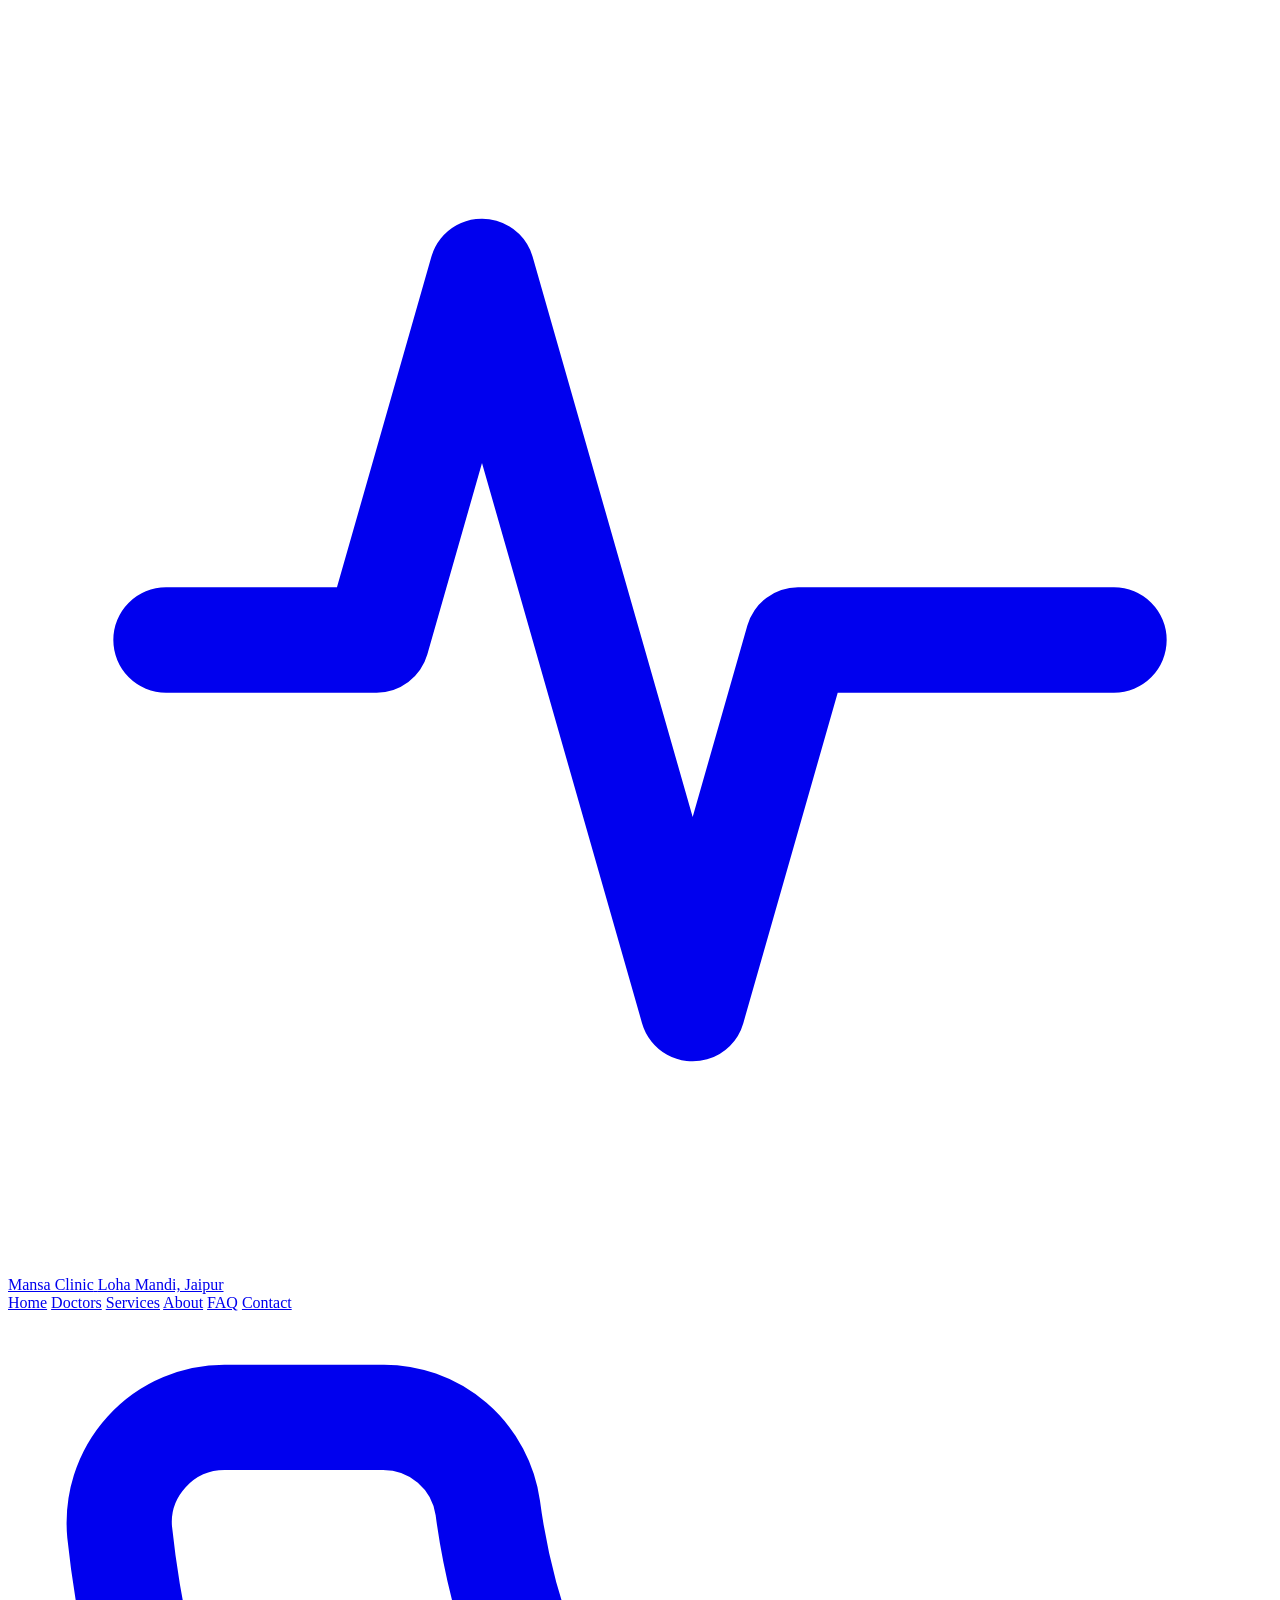
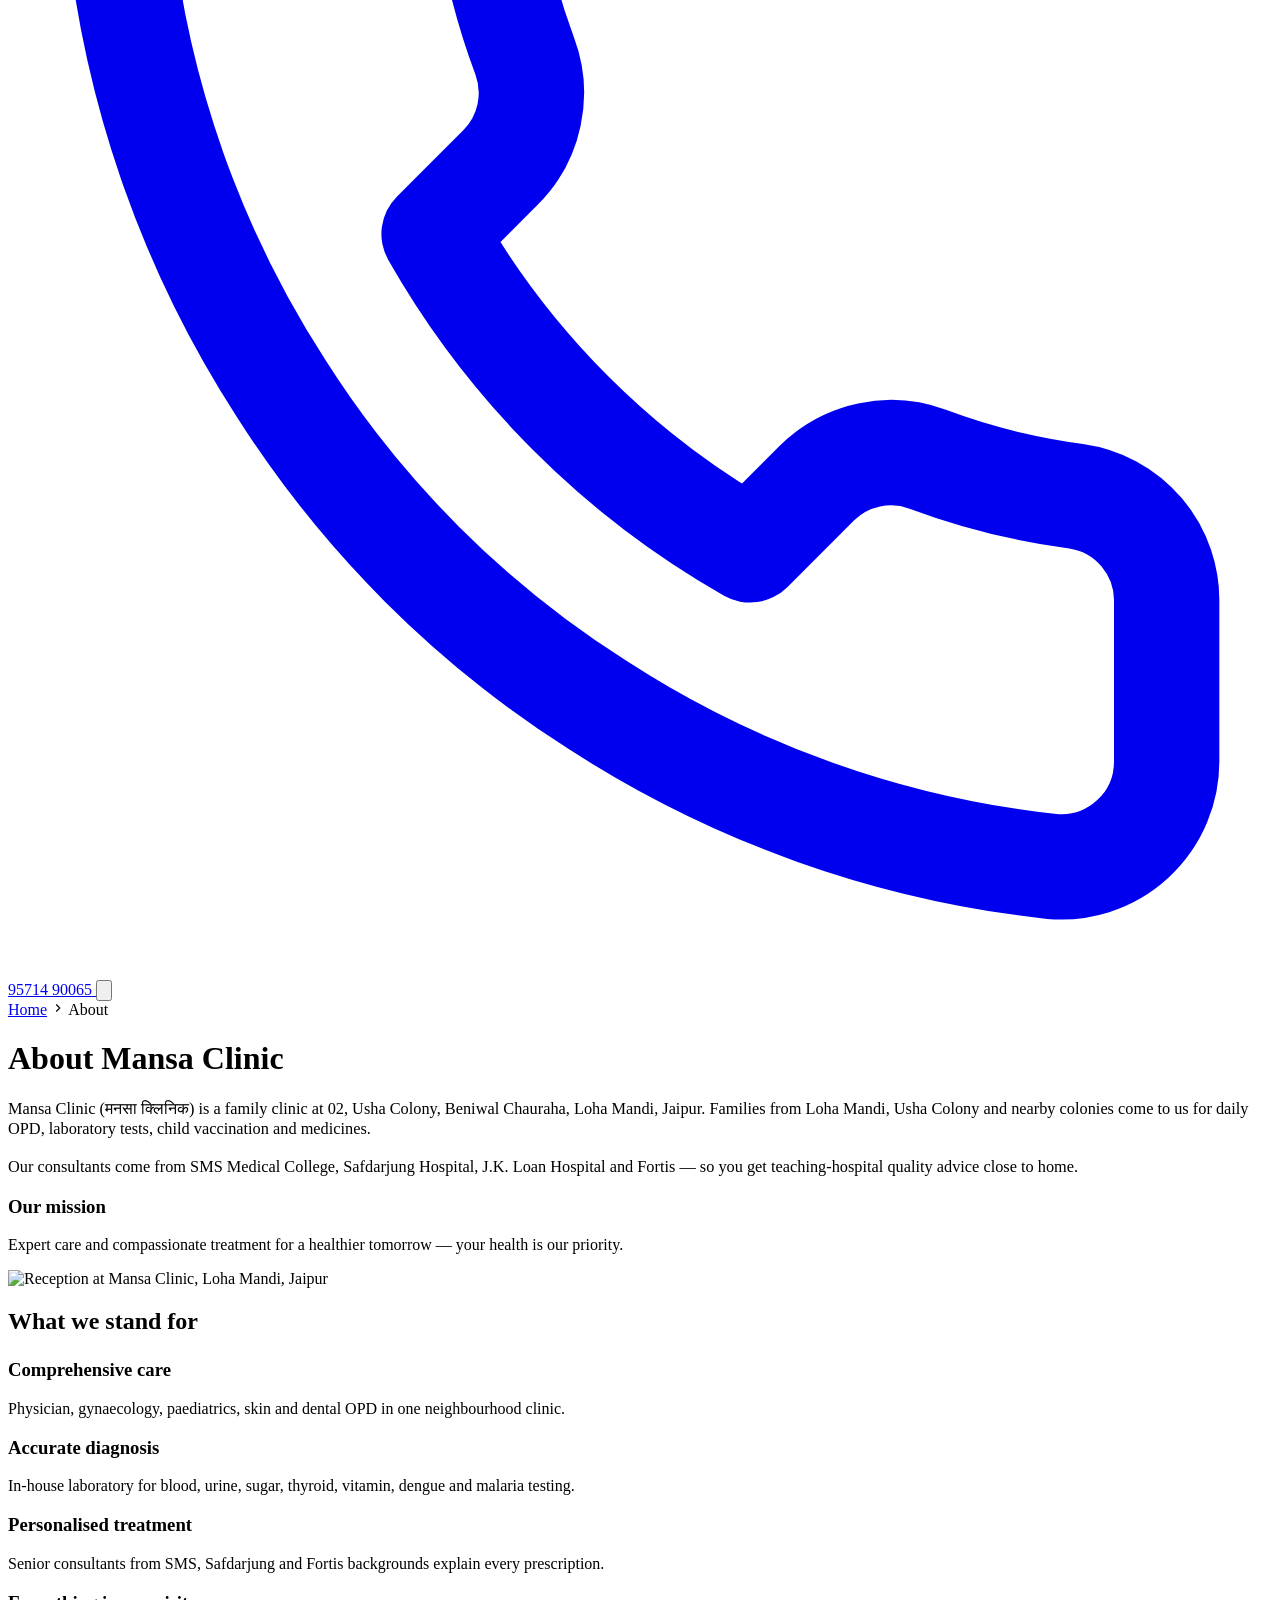
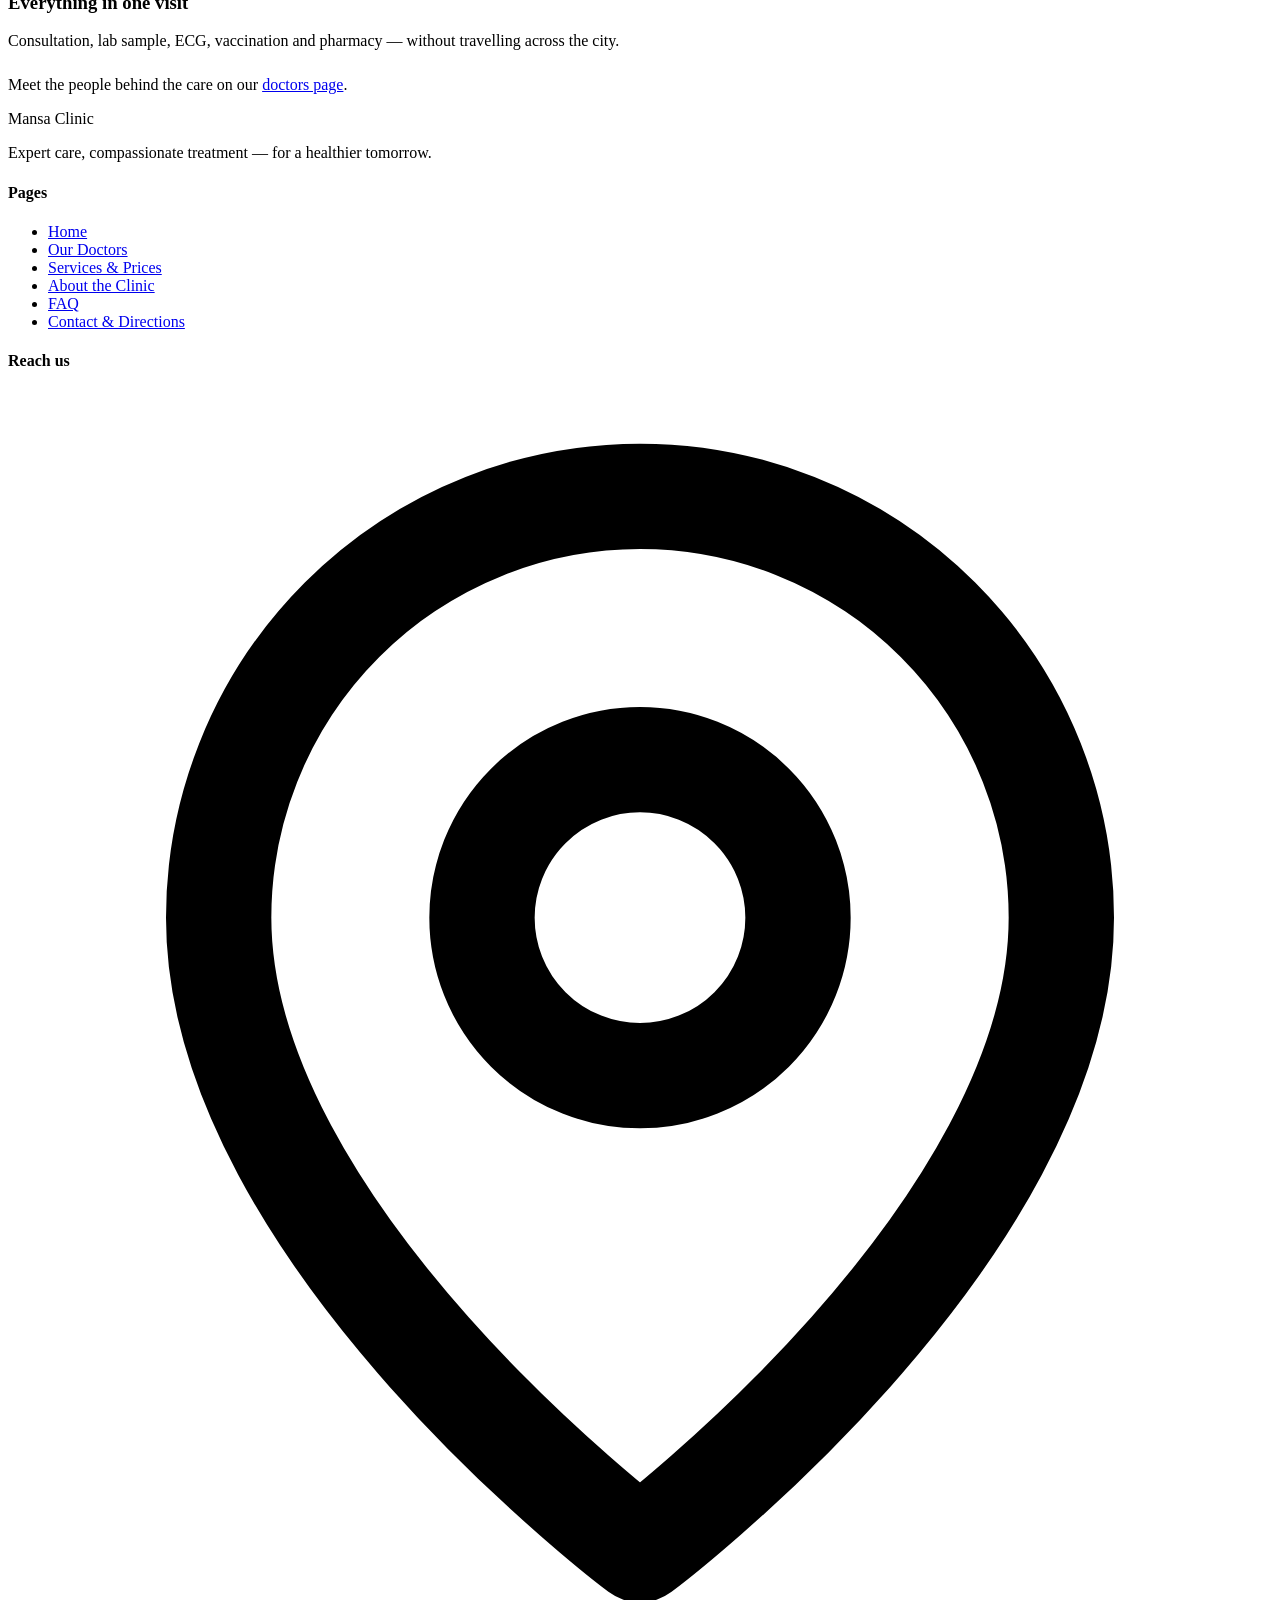
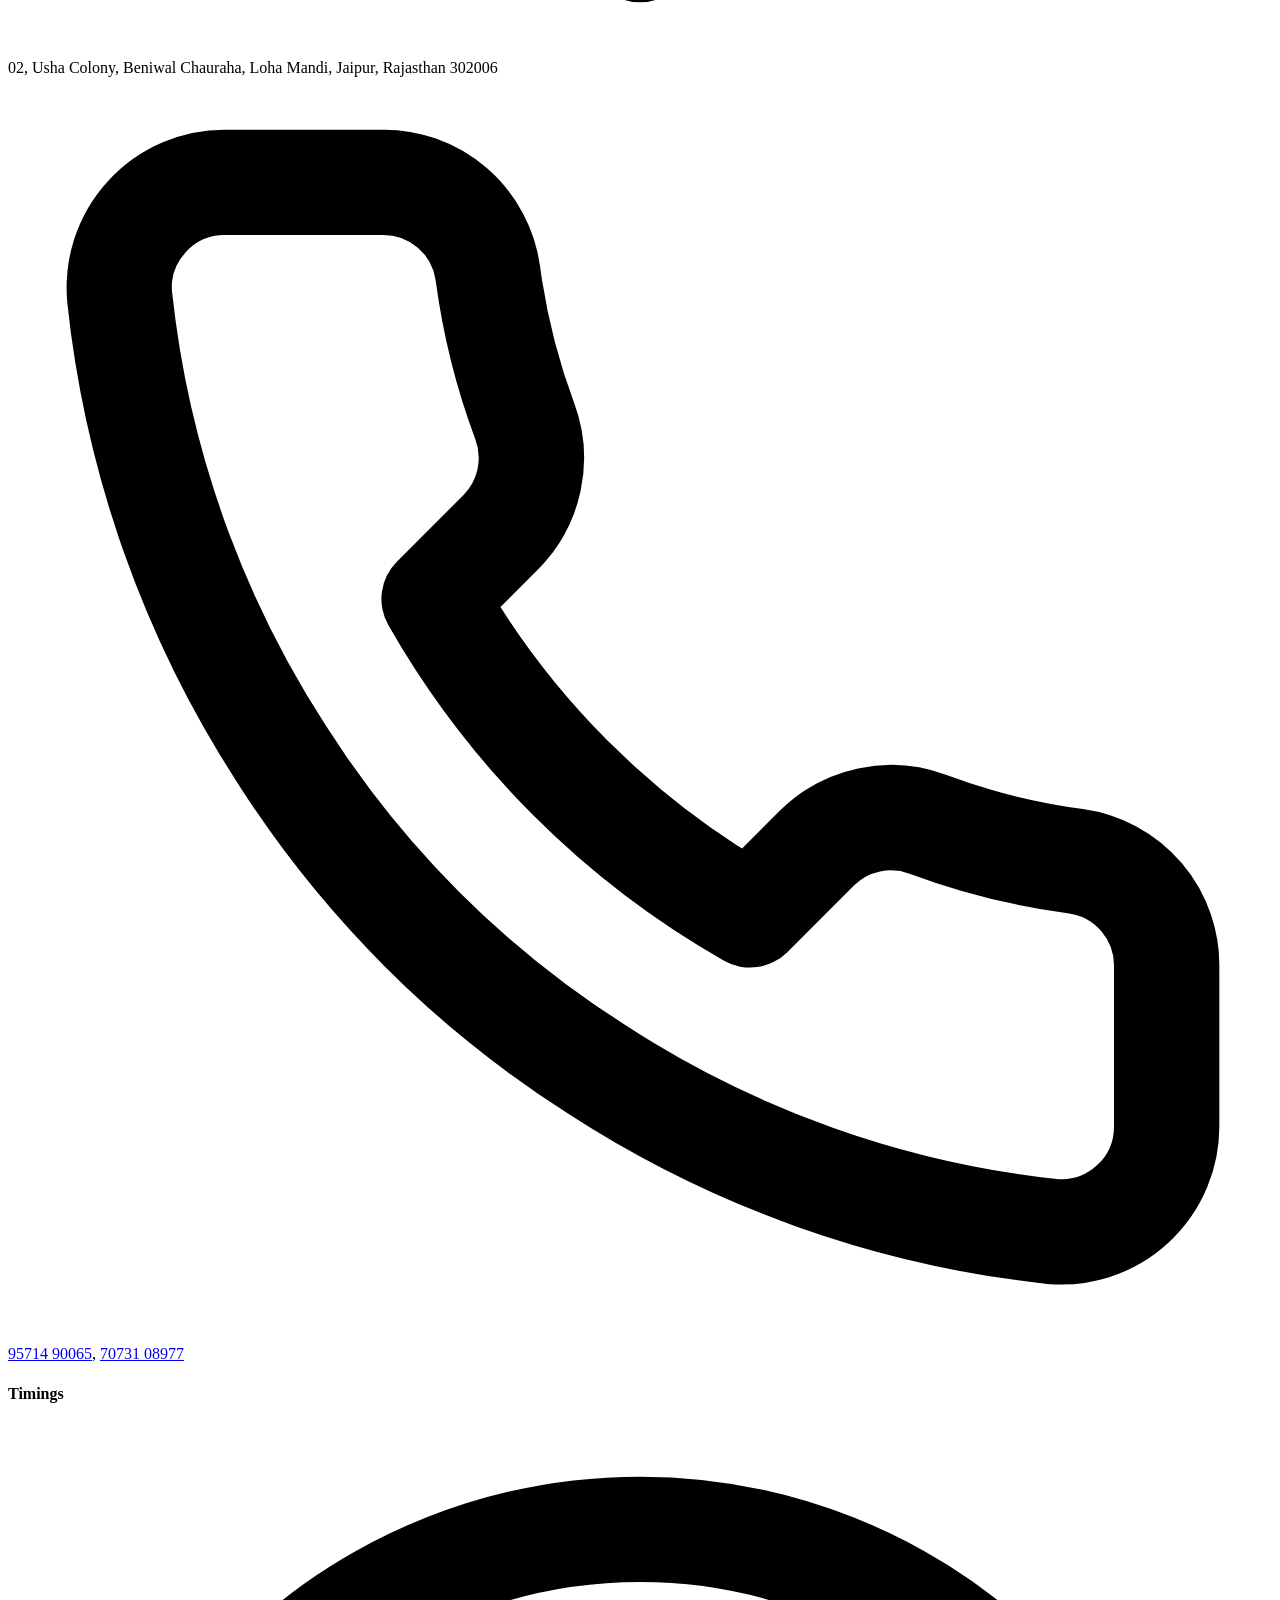
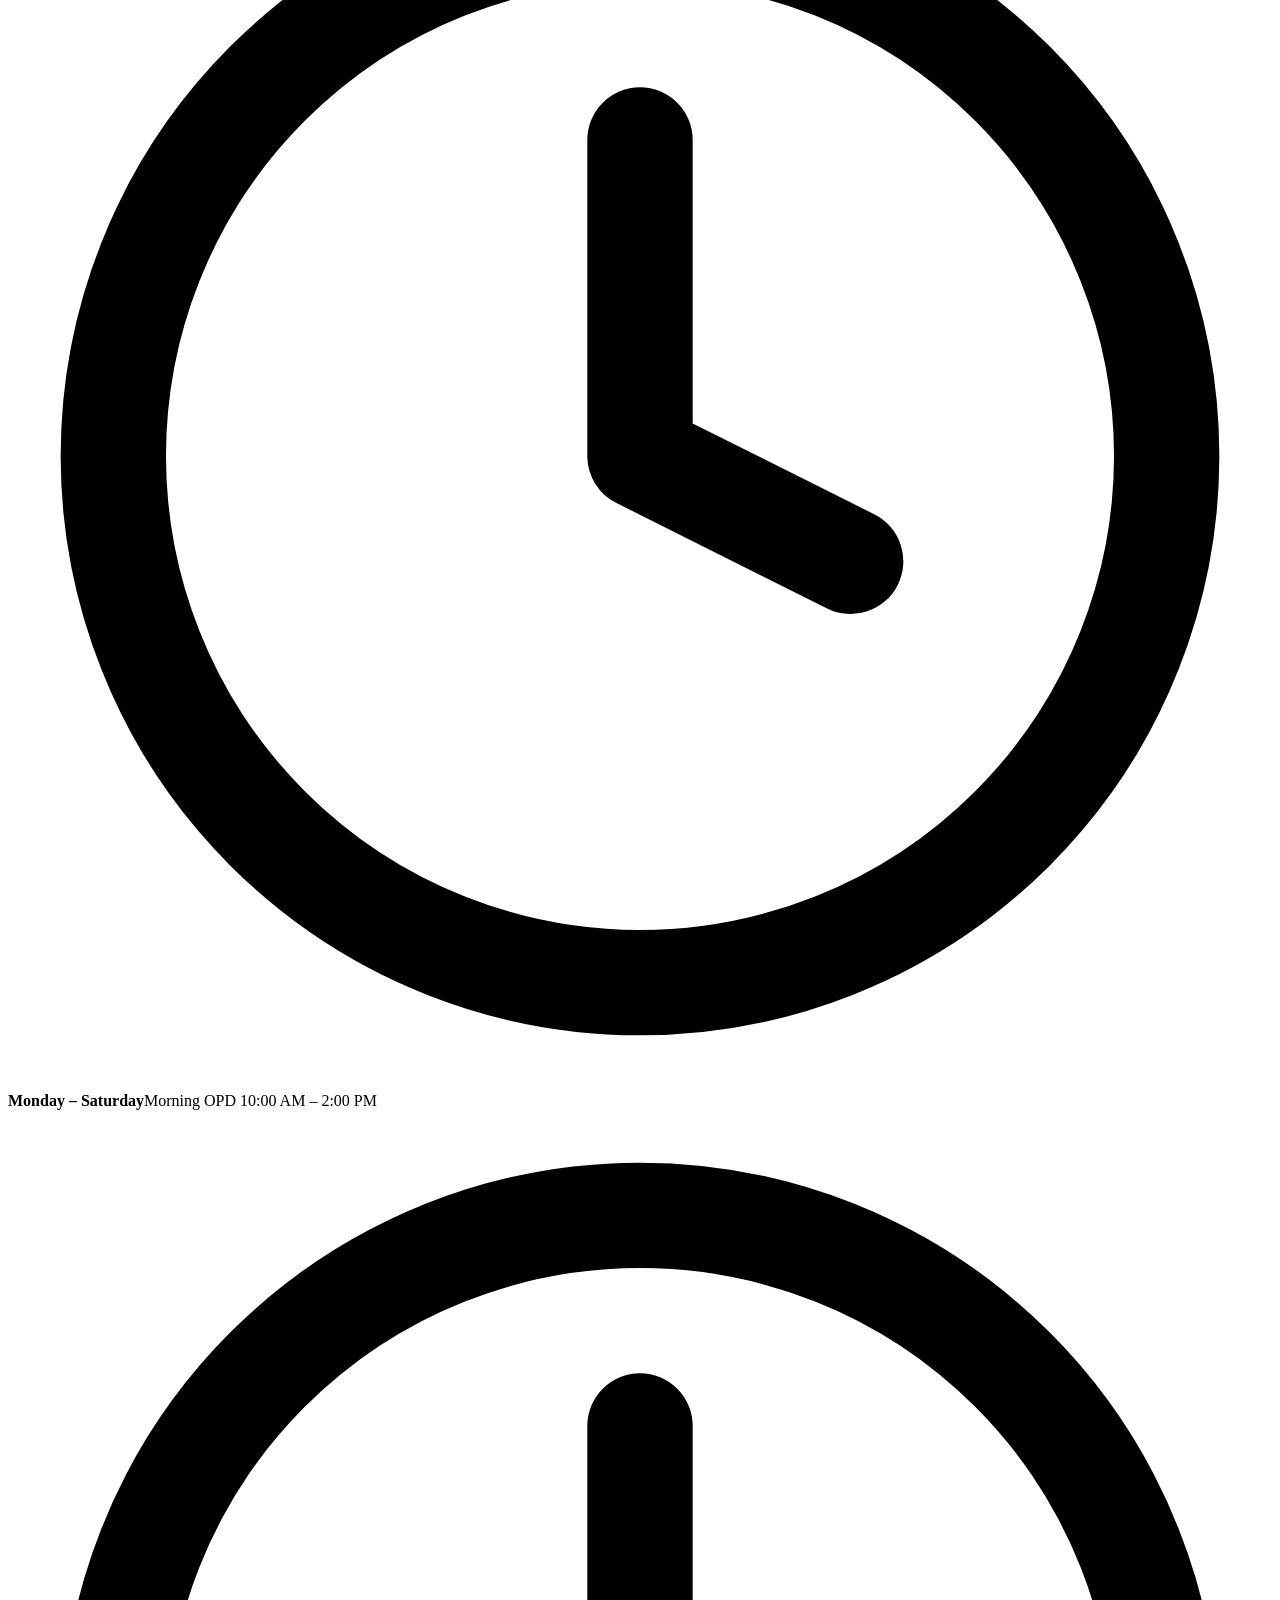
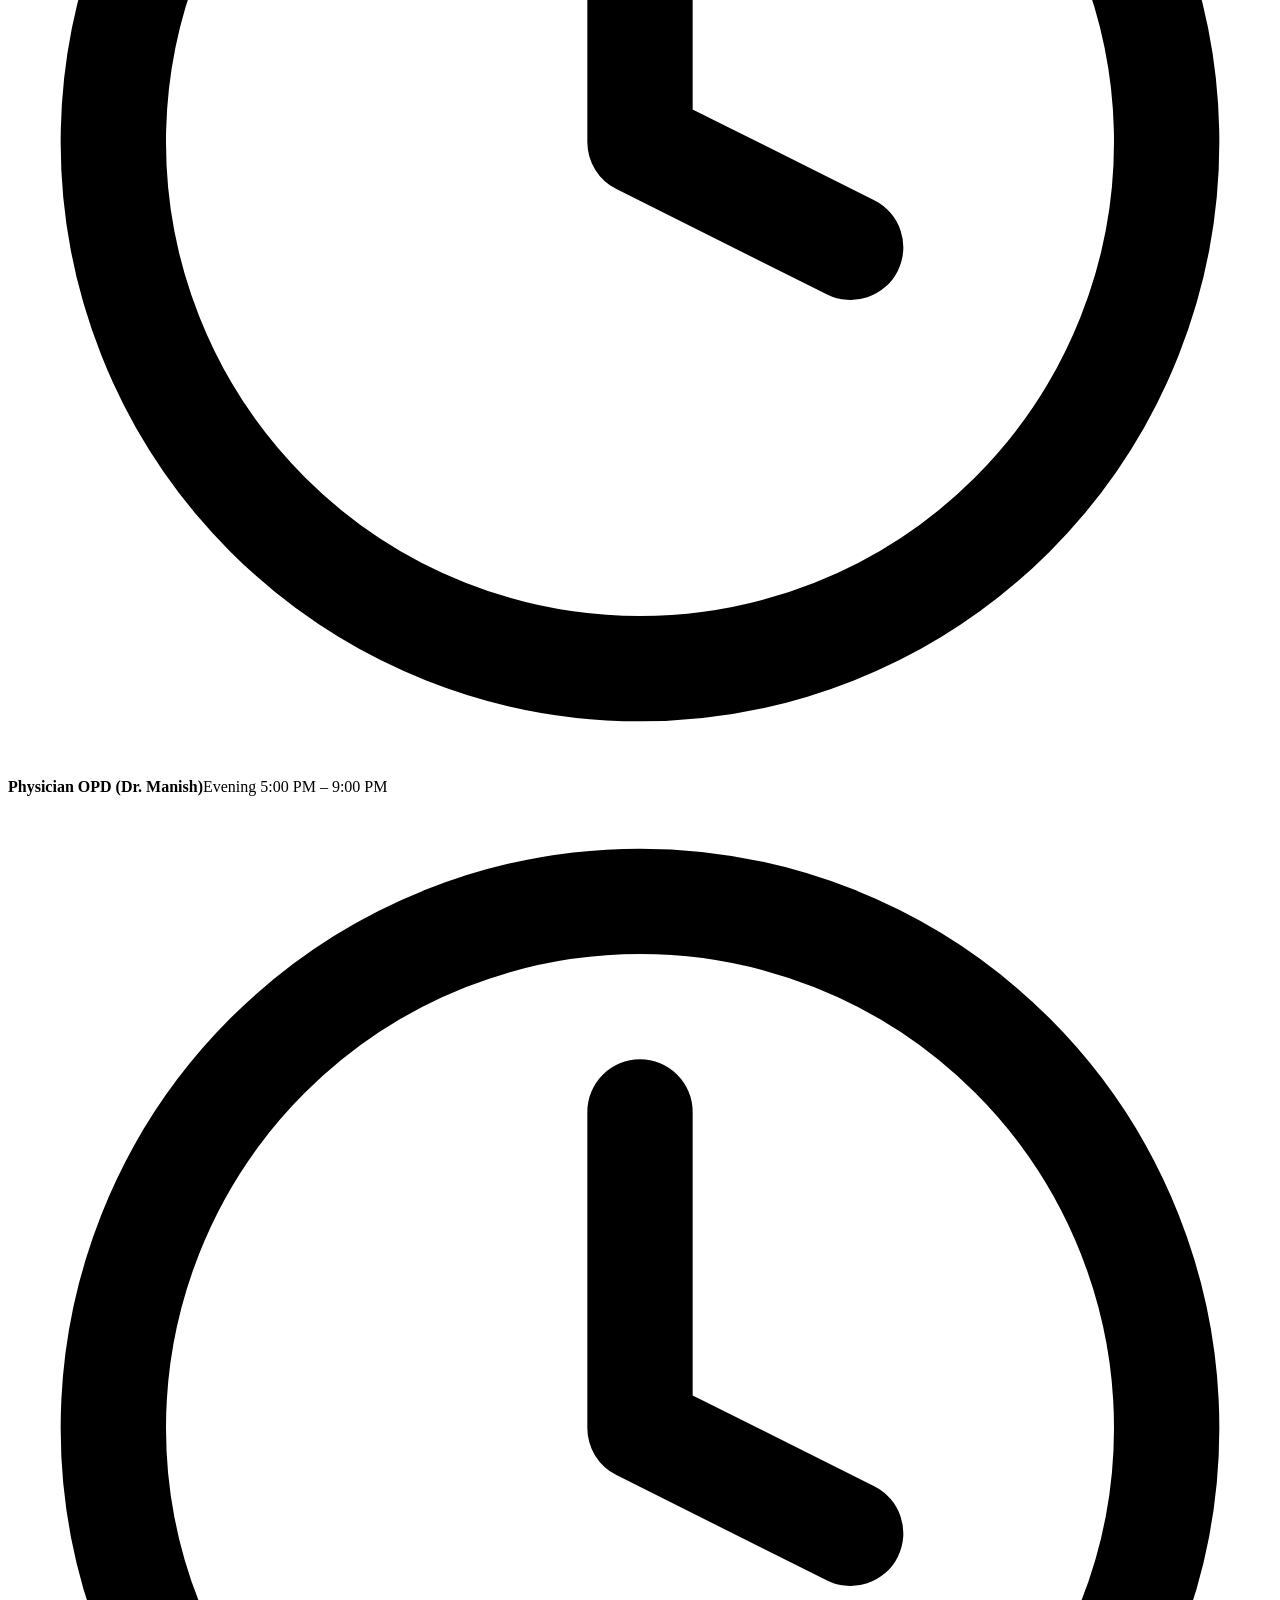
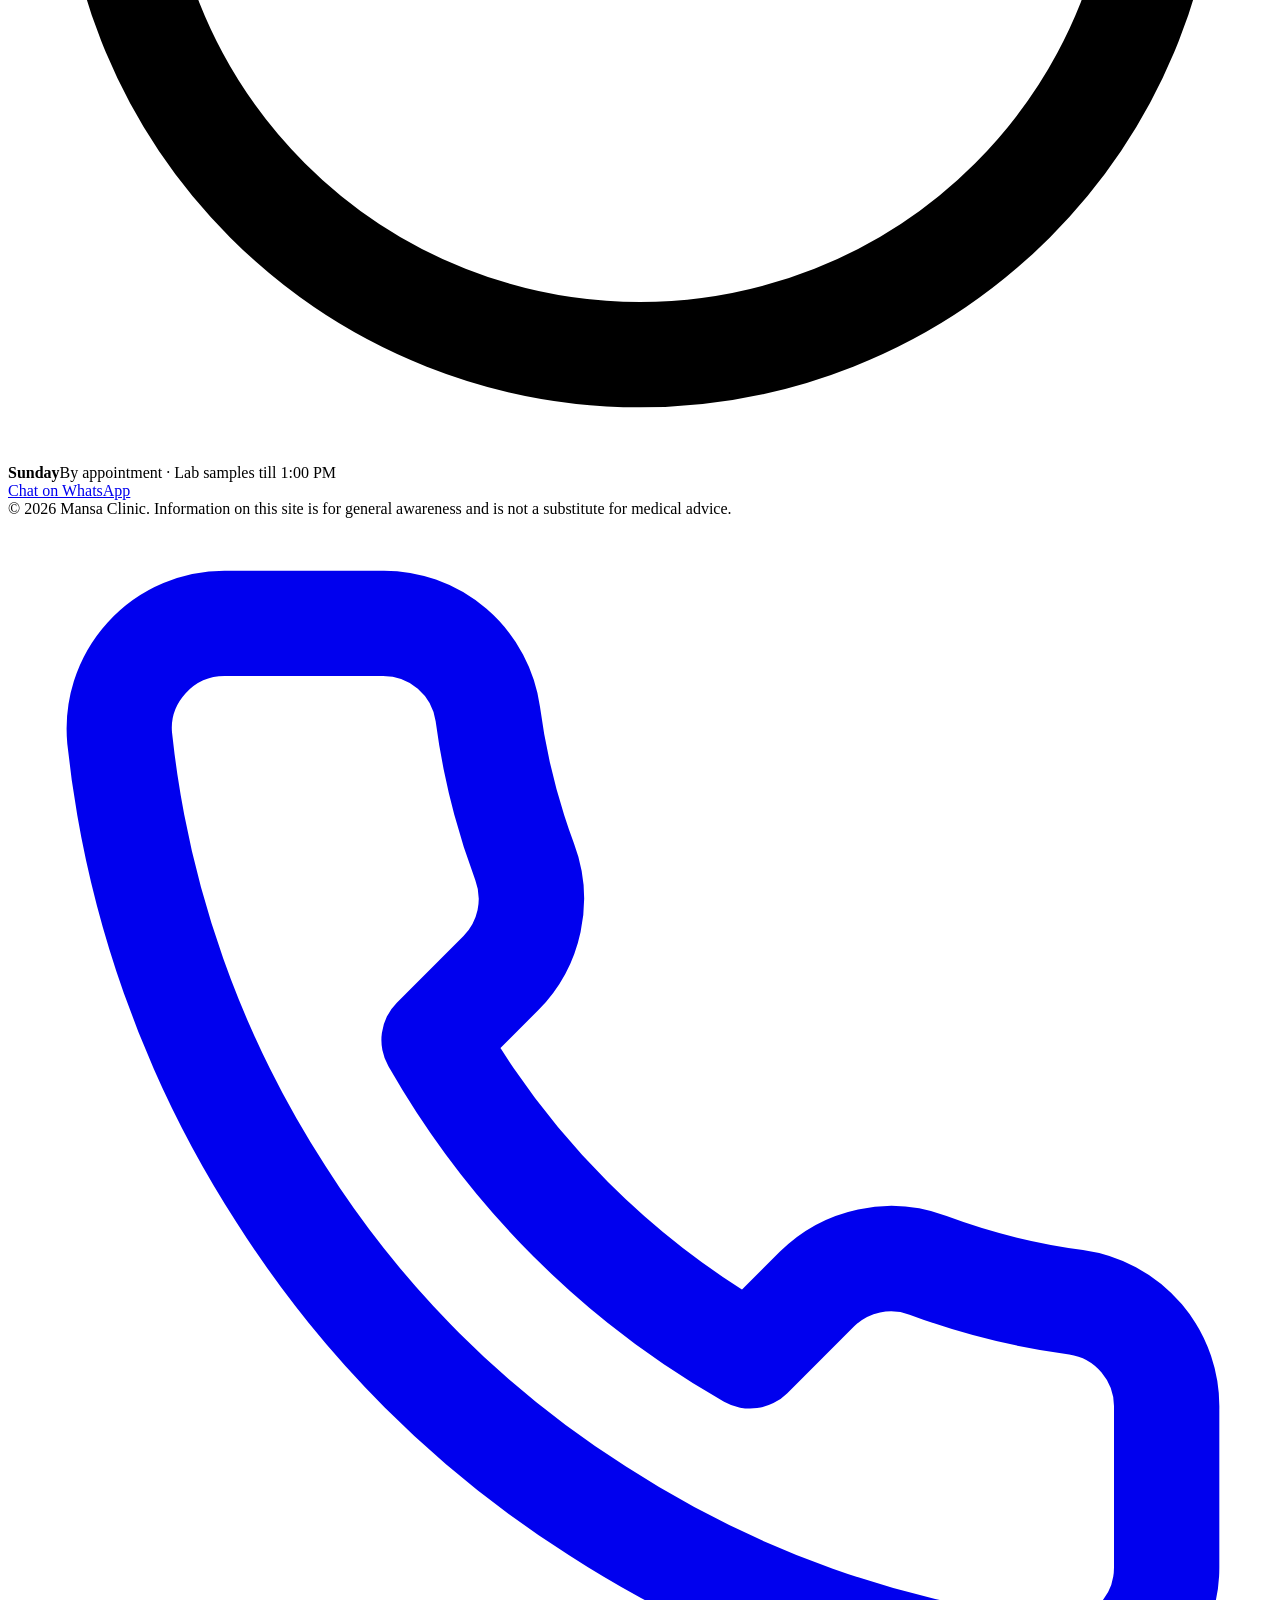
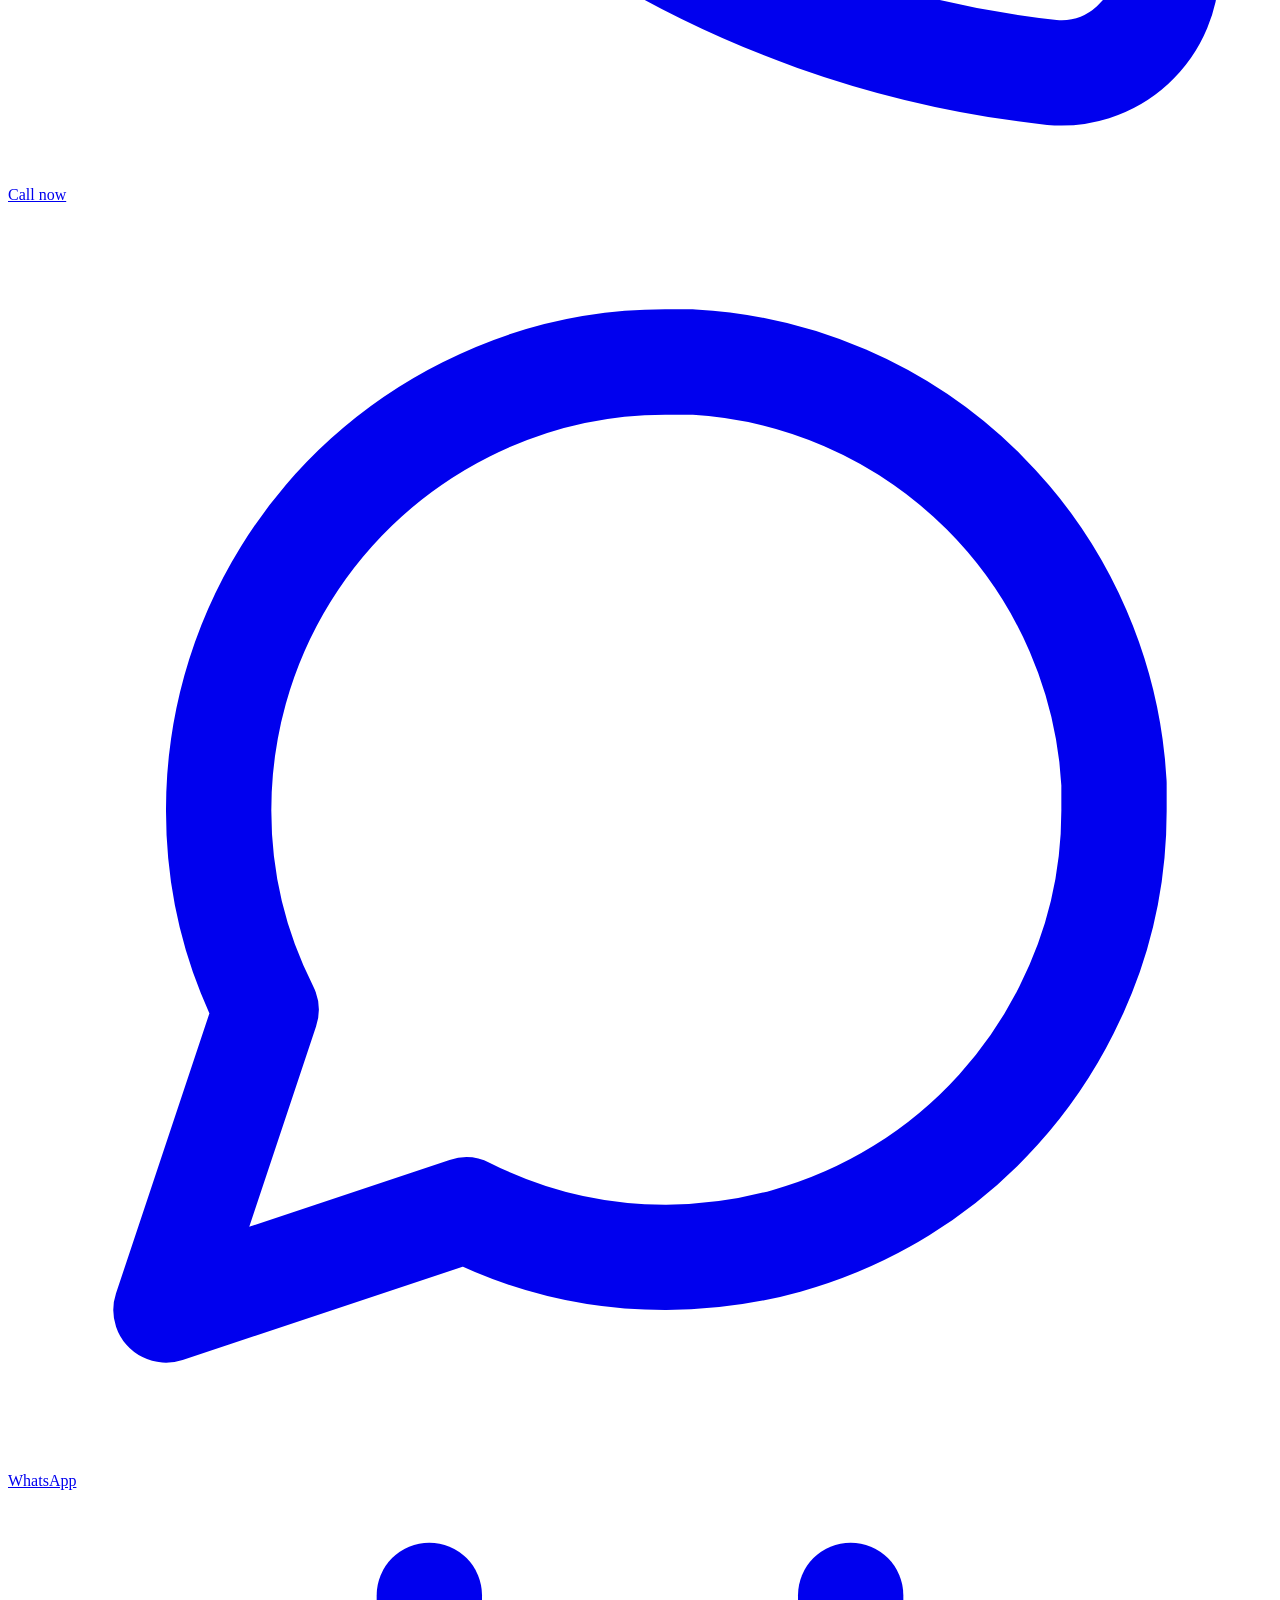
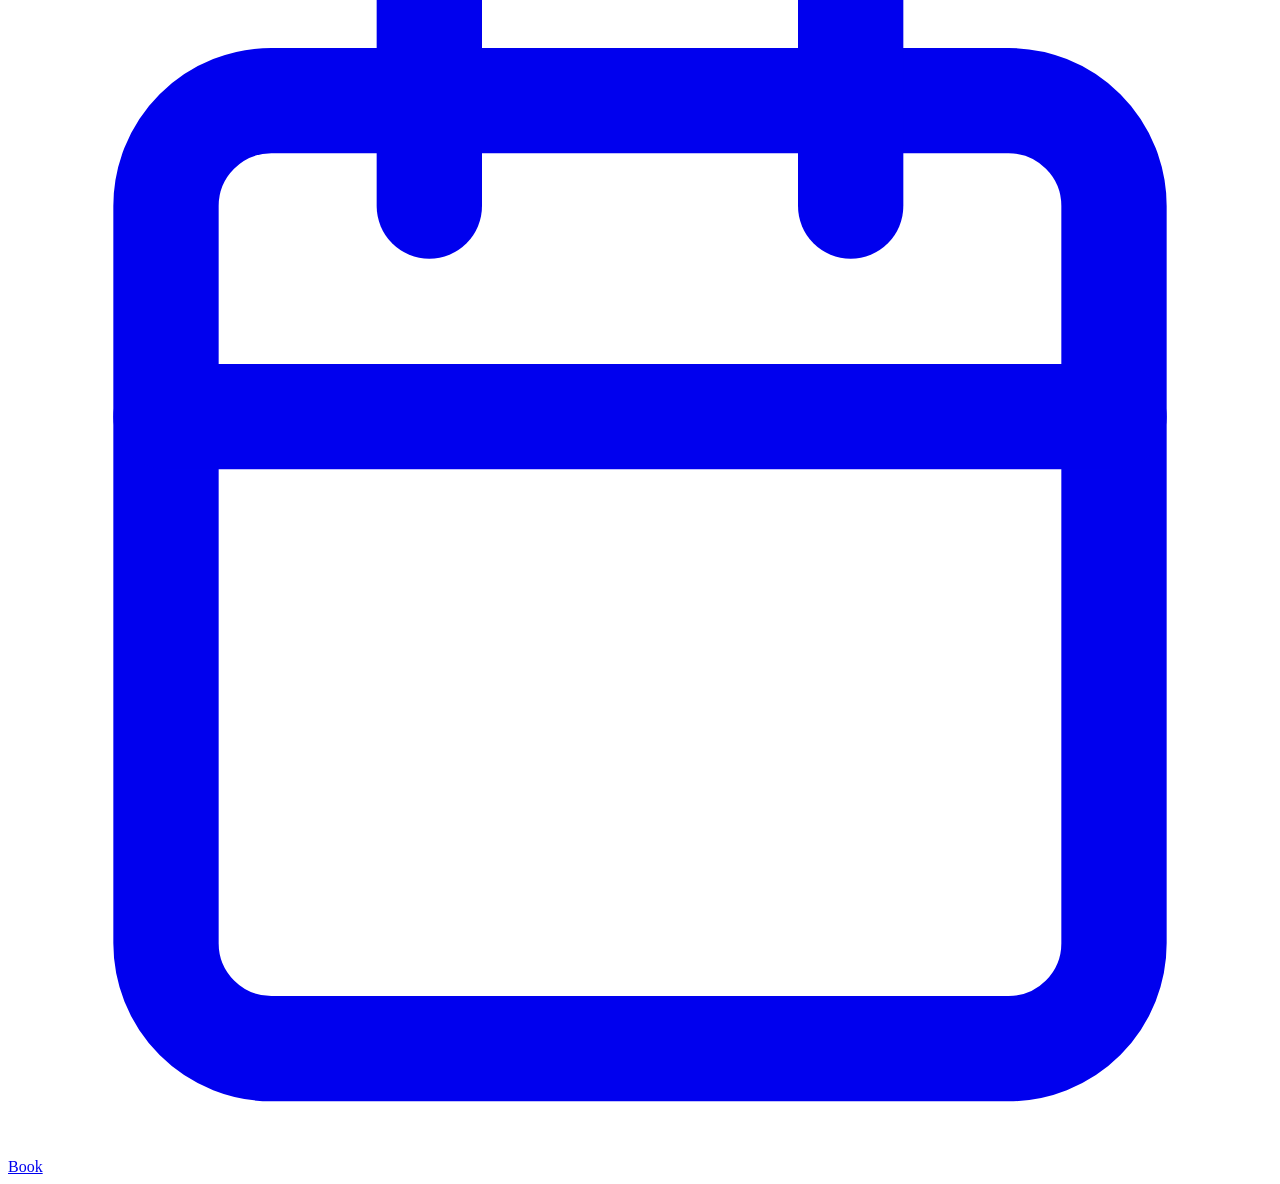
==== about.html @ e6c13df3 "Add files via upload" ====
<!DOCTYPE html>
<html lang="en">
<head>
<meta charset="UTF-8" />
<meta name="viewport" content="width=device-width, initial-scale=1.0" />
<title>About Mansa Clinic | Loha Mandi Jaipur</title>
<meta name="description" content="Mansa Clinic is a family clinic at Beniwal Chauraha, Loha Mandi, Jaipur, with consultants from SMS Medical College, Safdarjung Hospital and Fortis." />
<link rel="icon" href="data:image/svg+xml,<svg xmlns=%22http://www.w3.org/2000/svg%22 viewBox=%220 0 24 24%22><circle cx=%2212%22 cy=%2212%22 r=%2212%22 fill=%22%2312786c%22/></svg>" />
<link rel="stylesheet" href="assets/style.css" />
</head>
<body>

<!-- ===================== HEADER ===================== -->
<header class="site-header">
  <div class="container">
    <a href="index.html" class="brand">
      <span class="brand-mark">
        <svg viewBox="0 0 24 24" fill="none" stroke="currentColor" stroke-width="2" stroke-linecap="round" stroke-linejoin="round"><path d="M3 12h4l2-7 4 14 2-7h6"/></svg>
      </span>
      <span class="brand-text">
        <span class="brand-name">Mansa Clinic</span>
        <span class="brand-sub">Loha Mandi, Jaipur</span>
      </span>
    </a>

    <nav class="main-nav" id="main-nav">
      <a href="index.html">Home</a>
      <a href="doctors.html">Doctors</a>
      <a href="services.html">Services</a>
      <a href="about.html" class="active">About</a>
      <a href="faq.html">FAQ</a>
      <a href="contact.html">Contact</a>
    </nav>

    <a href="tel:+919571490065" class="btn btn-teal btn-sm header-cta">
      <svg viewBox="0 0 24 24" fill="none" stroke="currentColor" stroke-width="2" stroke-linecap="round" stroke-linejoin="round"><path d="M22 16.92v3a2 2 0 0 1-2.18 2 19.79 19.79 0 0 1-8.63-3.07 19.5 19.5 0 0 1-6-6 19.79 19.79 0 0 1-3.07-8.67A2 2 0 0 1 4.11 2h3a2 2 0 0 1 2 1.72c.127.96.361 1.903.7 2.81a2 2 0 0 1-.45 2.11L8.09 9.91a16 16 0 0 0 6 6l1.27-1.27a2 2 0 0 1 2.11-.45c.907.339 1.85.573 2.81.7A2 2 0 0 1 22 16.92z"/></svg>
      95714 90065
    </a>

    <button class="nav-toggle" id="nav-toggle" aria-label="Toggle menu" aria-expanded="false">
      <svg viewBox="0 0 24 24" fill="none" stroke="currentColor" stroke-width="2" stroke-linecap="round" stroke-linejoin="round"><line x1="3" y1="6" x2="21" y2="6"/><line x1="3" y1="12" x2="21" y2="12"/><line x1="3" y1="18" x2="21" y2="18"/></svg>
    </button>
  </div>
</header>

<div class="container">
  <div class="breadcrumb">
    <a href="index.html">Home</a>
    <svg width="14" height="14" viewBox="0 0 24 24" fill="none" stroke="currentColor" stroke-width="2"><polyline points="9 18 15 12 9 6"/></svg>
    <span class="current">About</span>
  </div>

  <div class="page-head" style="padding-bottom:0;">
    <h1>About Mansa Clinic</h1>
  </div>
</div>

<!-- ===================== INTRO SPLIT ===================== -->
<section class="section-tight">
  <div class="container split">
    <div>
      <p style="color:var(--ink-soft); font-size:1.02rem; margin-bottom:18px;">Mansa Clinic (मनसा क्लिनिक) is a family clinic at 02, Usha Colony, Beniwal Chauraha, Loha Mandi, Jaipur. Families from Loha Mandi, Usha Colony and nearby colonies come to us for daily OPD, laboratory tests, child vaccination and medicines.</p>
      <p style="color:var(--ink-soft); font-size:1.02rem;">Our consultants come from SMS Medical College, Safdarjung Hospital, J.K. Loan Hospital and Fortis — so you get teaching-hospital quality advice close to home.</p>

      <div class="mission-box">
        <h3>Our mission</h3>
        <p>Expert care and compassionate treatment for a healthier tomorrow — your health is our priority.</p>
      </div>
    </div>
    <div class="about-hero-media">
      <img src="assets/reception.jpg" alt="Reception at Mansa Clinic, Loha Mandi, Jaipur" />
    </div>
  </div>
</section>

<!-- ===================== WHAT WE STAND FOR ===================== -->
<section class="section" style="padding-top:0;">
  <div class="container">
    <div class="section-head" style="margin-bottom:24px;">
      <h2>What we stand for</h2>
    </div>

    <div class="value-grid">
      <div class="value-card">
        <h3>Comprehensive care</h3>
        <p>Physician, gynaecology, paediatrics, skin and dental OPD in one neighbourhood clinic.</p>
      </div>
      <div class="value-card">
        <h3>Accurate diagnosis</h3>
        <p>In-house laboratory for blood, urine, sugar, thyroid, vitamin, dengue and malaria testing.</p>
      </div>
      <div class="value-card">
        <h3>Personalised treatment</h3>
        <p>Senior consultants from SMS, Safdarjung and Fortis backgrounds explain every prescription.</p>
      </div>
      <div class="value-card">
        <h3>Everything in one visit</h3>
        <p>Consultation, lab sample, ECG, vaccination and pharmacy — without travelling across the city.</p>
      </div>
    </div>

    <p style="margin-top:26px; color:var(--ink-soft); font-size:1rem;">Meet the people behind the care on our <a href="doctors.html" class="text-link">doctors page</a>.</p>
  </div>
</section>

<!-- ===================== FOOTER ===================== -->
<footer class="site-footer">
  <div class="container">
    <div class="footer-grid">
      <div class="footer-col">
        <div class="footer-brand">Mansa Clinic</div>
        <p>Expert care, compassionate treatment — for a healthier tomorrow.</p>
      </div>
      <div class="footer-col">
        <h4>Pages</h4>
        <ul>
          <li><a href="index.html">Home</a></li>
          <li><a href="doctors.html">Our Doctors</a></li>
          <li><a href="services.html">Services &amp; Prices</a></li>
          <li><a href="about.html">About the Clinic</a></li>
          <li><a href="faq.html">FAQ</a></li>
          <li><a href="contact.html">Contact &amp; Directions</a></li>
        </ul>
      </div>
      <div class="footer-col">
        <h4>Reach us</h4>
        <div class="footer-line">
          <svg viewBox="0 0 24 24" fill="none" stroke="currentColor" stroke-width="2" stroke-linecap="round" stroke-linejoin="round"><path d="M20 10c0 6-8 12-8 12s-8-6-8-12a8 8 0 0 1 16 0z"/><circle cx="12" cy="10" r="3"/></svg>
          <span>02, Usha Colony, Beniwal Chauraha, Loha Mandi, Jaipur, Rajasthan 302006</span>
        </div>
        <div class="footer-line">
          <svg viewBox="0 0 24 24" fill="none" stroke="currentColor" stroke-width="2" stroke-linecap="round" stroke-linejoin="round"><path d="M22 16.92v3a2 2 0 0 1-2.18 2 19.79 19.79 0 0 1-8.63-3.07 19.5 19.5 0 0 1-6-6 19.79 19.79 0 0 1-3.07-8.67A2 2 0 0 1 4.11 2h3a2 2 0 0 1 2 1.72c.127.96.361 1.903.7 2.81a2 2 0 0 1-.45 2.11L8.09 9.91a16 16 0 0 0 6 6l1.27-1.27a2 2 0 0 1 2.11-.45c.907.339 1.85.573 2.81.7A2 2 0 0 1 22 16.92z"/></svg>
          <span><a href="tel:+919571490065">95714 90065</a>, <a href="tel:+917073108977">70731 08977</a></span>
        </div>
      </div>
      <div class="footer-col">
        <h4>Timings</h4>
        <div class="footer-timing">
          <svg viewBox="0 0 24 24" fill="none" stroke="currentColor" stroke-width="2" stroke-linecap="round" stroke-linejoin="round"><circle cx="12" cy="12" r="10"/><polyline points="12 6 12 12 16 14"/></svg>
          <span><strong>Monday – Saturday</strong><span>Morning OPD 10:00 AM – 2:00 PM</span></span>
        </div>
        <div class="footer-timing">
          <svg viewBox="0 0 24 24" fill="none" stroke="currentColor" stroke-width="2" stroke-linecap="round" stroke-linejoin="round"><circle cx="12" cy="12" r="10"/><polyline points="12 6 12 12 16 14"/></svg>
          <span><strong>Physician OPD (Dr. Manish)</strong><span>Evening 5:00 PM – 9:00 PM</span></span>
        </div>
        <div class="footer-timing">
          <svg viewBox="0 0 24 24" fill="none" stroke="currentColor" stroke-width="2" stroke-linecap="round" stroke-linejoin="round"><circle cx="12" cy="12" r="10"/><polyline points="12 6 12 12 16 14"/></svg>
          <span><strong>Sunday</strong><span>By appointment · Lab samples till 1:00 PM</span></span>
        </div>
        <a href="https://wa.me/919571490065?text=Hi!%20I'd%20like%20to%20book%20an%20appointment%20at%20Mansa%20Clinic%2C%20Loha%20Mandi%2C%20Jaipur." class="btn btn-teal btn-sm" target="_blank" rel="noopener">Chat on WhatsApp</a>
      </div>
    </div>
    <div class="footer-bottom">© 2026 Mansa Clinic. Information on this site is for general awareness and is not a substitute for medical advice.</div>
  </div>
</footer>

<div class="mobile-bar">
  <a href="tel:+919571490065" class="mb-call">
    <svg viewBox="0 0 24 24" fill="none" stroke="currentColor" stroke-width="2" stroke-linecap="round" stroke-linejoin="round"><path d="M22 16.92v3a2 2 0 0 1-2.18 2 19.79 19.79 0 0 1-8.63-3.07 19.5 19.5 0 0 1-6-6 19.79 19.79 0 0 1-3.07-8.67A2 2 0 0 1 4.11 2h3a2 2 0 0 1 2 1.72c.127.96.361 1.903.7 2.81a2 2 0 0 1-.45 2.11L8.09 9.91a16 16 0 0 0 6 6l1.27-1.27a2 2 0 0 1 2.11-.45c.907.339 1.85.573 2.81.7A2 2 0 0 1 22 16.92z"/></svg>
    Call now
  </a>
  <a href="https://wa.me/919571490065" class="mb-whatsapp" target="_blank" rel="noopener">
    <svg viewBox="0 0 24 24" fill="none" stroke="currentColor" stroke-width="2" stroke-linecap="round" stroke-linejoin="round"><path d="M21 11.5a8.38 8.38 0 0 1-.9 3.8 8.5 8.5 0 0 1-7.6 4.7 8.38 8.38 0 0 1-3.8-.9L3 21l1.9-5.7a8.38 8.38 0 0 1-.9-3.8 8.5 8.5 0 0 1 4.7-7.6 8.38 8.38 0 0 1 3.8-.9h.5a8.48 8.48 0 0 1 8 8v.5z"/></svg>
    WhatsApp
  </a>
  <a href="contact.html" class="mb-book">
    <svg viewBox="0 0 24 24" fill="none" stroke="currentColor" stroke-width="2" stroke-linecap="round" stroke-linejoin="round"><rect x="3" y="4" width="18" height="18" rx="2"/><line x1="16" y1="2" x2="16" y2="6"/><line x1="8" y1="2" x2="8" y2="6"/><line x1="3" y1="10" x2="21" y2="10"/></svg>
    Book
  </a>
</div>

<script src="assets/script.js"></script>
</body>
</html>
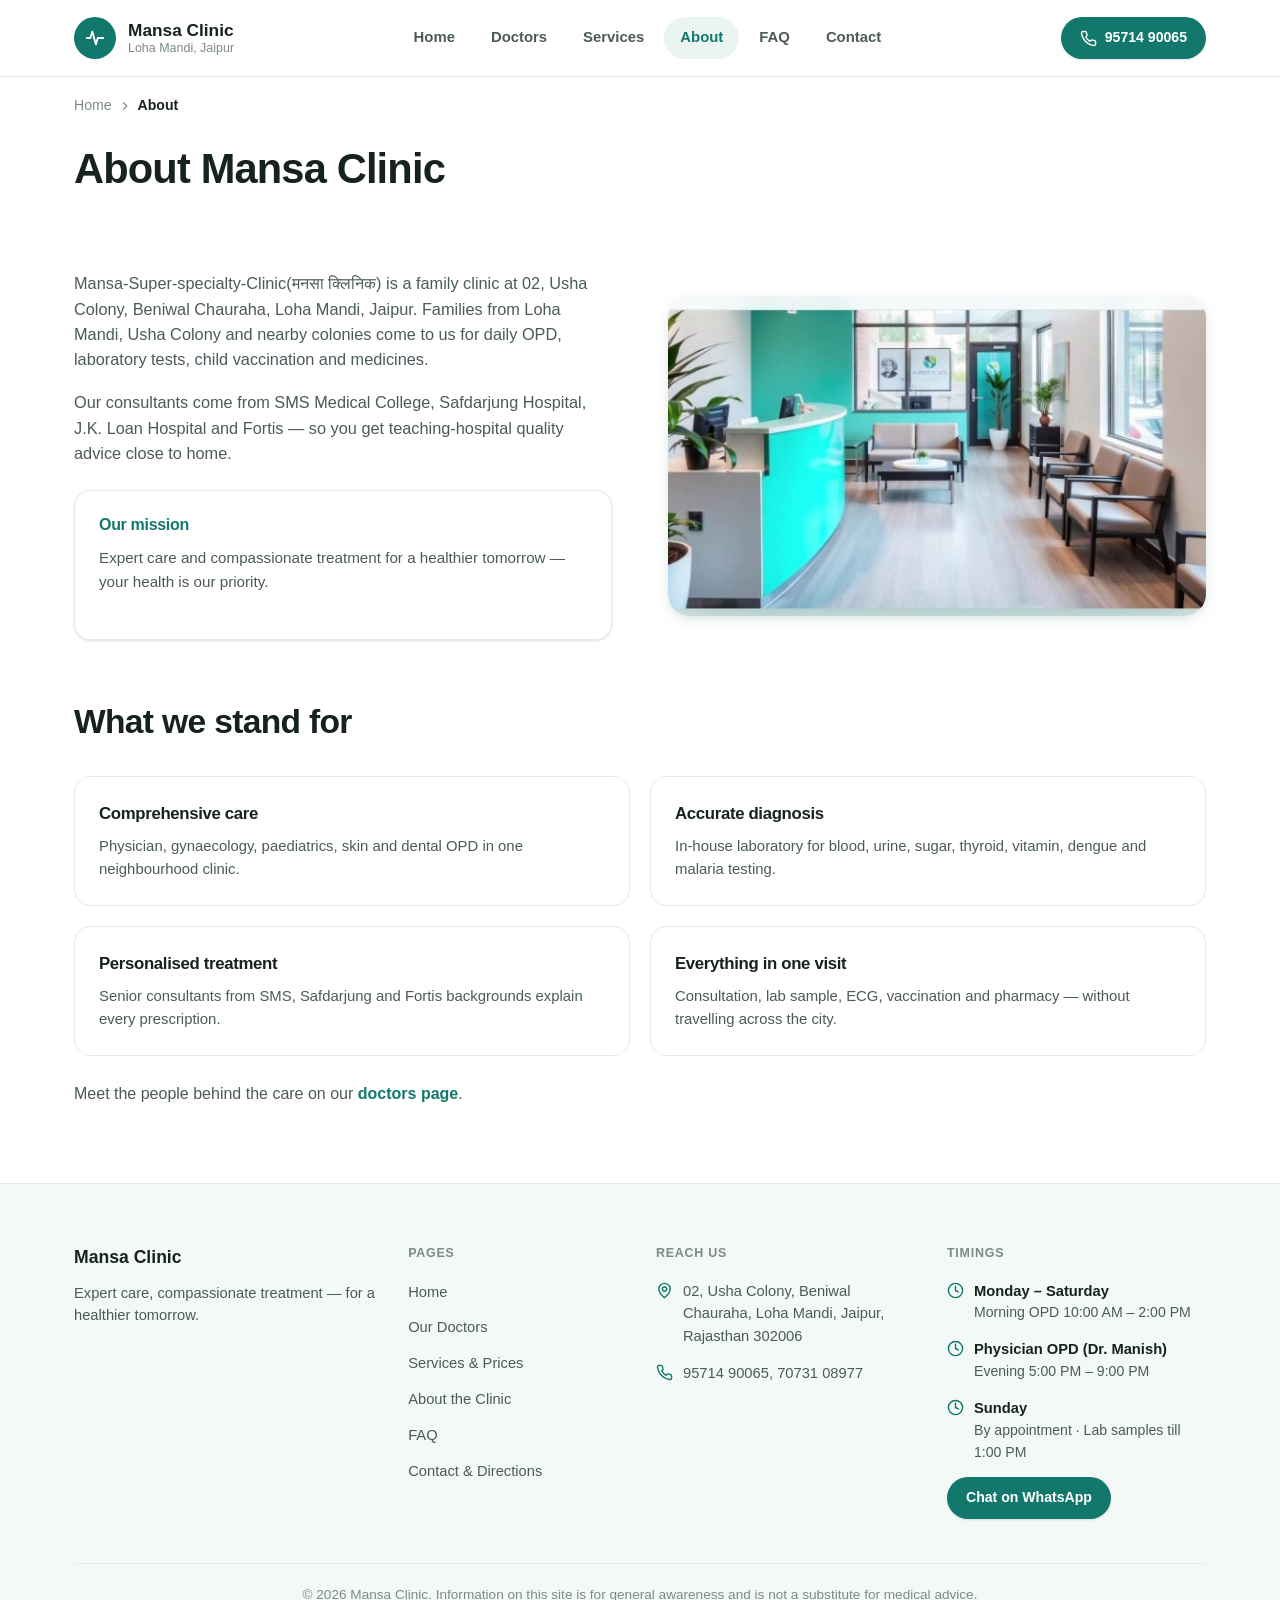
==== commit 0eb15280: "Update about.html" ====
--- a/about.html
+++ b/about.html
@@ -3,8 +3,8 @@
 <head>
 <meta charset="UTF-8" />
 <meta name="viewport" content="width=device-width, initial-scale=1.0" />
-<title>About Mansa Clinic | Loha Mandi Jaipur</title>
-<meta name="description" content="Mansa Clinic is a family clinic at Beniwal Chauraha, Loha Mandi, Jaipur, with consultants from SMS Medical College, Safdarjung Hospital and Fortis." />
+<title>About Mansa-Super-specialty-Clinic| Loha Mandi Jaipur</title>
+<meta name="description" content="Mansa-Super-specialty-Clinicis a family clinic at Beniwal Chauraha, Loha Mandi, Jaipur, with consultants from SMS Medical College, Safdarjung Hospital and Fortis." />
 <link rel="icon" href="data:image/svg+xml,<svg xmlns=%22http://www.w3.org/2000/svg%22 viewBox=%220 0 24 24%22><circle cx=%2212%22 cy=%2212%22 r=%2212%22 fill=%22%2312786c%22/></svg>" />
 <link rel="stylesheet" href="assets/style.css" />
 </head>
@@ -59,7 +59,7 @@
 <section class="section-tight">
   <div class="container split">
     <div>
-      <p style="color:var(--ink-soft); font-size:1.02rem; margin-bottom:18px;">Mansa Clinic (मनसा क्लिनिक) is a family clinic at 02, Usha Colony, Beniwal Chauraha, Loha Mandi, Jaipur. Families from Loha Mandi, Usha Colony and nearby colonies come to us for daily OPD, laboratory tests, child vaccination and medicines.</p>
+      <p style="color:var(--ink-soft); font-size:1.02rem; margin-bottom:18px;">Mansa-Super-specialty-Clinic(मनसा क्लिनिक) is a family clinic at 02, Usha Colony, Beniwal Chauraha, Loha Mandi, Jaipur. Families from Loha Mandi, Usha Colony and nearby colonies come to us for daily OPD, laboratory tests, child vaccination and medicines.</p>
       <p style="color:var(--ink-soft); font-size:1.02rem;">Our consultants come from SMS Medical College, Safdarjung Hospital, J.K. Loan Hospital and Fortis — so you get teaching-hospital quality advice close to home.</p>
 
       <div class="mission-box">
--- a/assets/style.css
+++ b/assets/style.css
@@ -0,0 +1,1233 @@
+/* ==========================================================================
+   Mansa Clinic — shared stylesheet
+   Replicates the existing Lovable-built site: teal/sage palette, warm
+   orange CTA accent, pill buttons, soft cards, clean sans-serif type.
+   ========================================================================== */
+
+:root {
+  --teal-900: #0d3d38;
+  --teal-700: #12786c;
+  --teal-600: #158577;
+  --teal-500: #1c9c8b;
+  --sage-100: #eaf5f1;
+  --sage-50: #f3f9f7;
+  --ink: #16221f;
+  --ink-soft: #4b5b57;
+  --ink-faint: #7c8b87;
+  --line: #e2ebe8;
+  --white: #ffffff;
+  --orange: #ef8d2e;
+  --orange-dark: #d97a1c;
+  --rose: #c65d78;
+  --rose-bg: #fbeaf0;
+  --shadow-sm: 0 1px 2px rgba(13, 61, 56, 0.06), 0 1px 3px rgba(13, 61, 56, 0.08);
+  --shadow-md: 0 4px 14px rgba(13, 61, 56, 0.08), 0 2px 6px rgba(13, 61, 56, 0.06);
+  --shadow-lg: 0 12px 32px rgba(13, 61, 56, 0.14);
+  --radius-sm: 10px;
+  --radius-md: 16px;
+  --radius-lg: 22px;
+  --radius-pill: 999px;
+  --max-width: 1180px;
+  --header-h: 76px;
+}
+
+* {
+  box-sizing: border-box;
+}
+
+html {
+  scroll-behavior: smooth;
+}
+
+body {
+  margin: 0;
+  font-family: "Inter", -apple-system, BlinkMacSystemFont, "Segoe UI", Roboto, Helvetica, Arial, sans-serif;
+  color: var(--ink);
+  background: var(--white);
+  line-height: 1.55;
+  -webkit-font-smoothing: antialiased;
+}
+
+img {
+  max-width: 100%;
+  display: block;
+}
+
+a {
+  color: inherit;
+  text-decoration: none;
+}
+
+ul {
+  margin: 0;
+  padding: 0;
+  list-style: none;
+}
+
+h1, h2, h3, h4 {
+  margin: 0;
+  font-weight: 800;
+  letter-spacing: -0.02em;
+  color: var(--ink);
+}
+
+p {
+  margin: 0;
+}
+
+button {
+  font-family: inherit;
+  cursor: pointer;
+}
+
+.container {
+  width: 100%;
+  max-width: var(--max-width);
+  margin: 0 auto;
+  padding: 0 24px;
+}
+
+:focus-visible {
+  outline: 2px solid var(--teal-600);
+  outline-offset: 2px;
+}
+
+/* Respect reduced motion */
+@media (prefers-reduced-motion: reduce) {
+  *, *::before, *::after {
+    animation-duration: 0.01ms !important;
+    animation-iteration-count: 1 !important;
+    transition-duration: 0.01ms !important;
+    scroll-behavior: auto !important;
+  }
+}
+
+/* ---------------- Buttons ---------------- */
+
+.btn {
+  display: inline-flex;
+  align-items: center;
+  justify-content: center;
+  gap: 8px;
+  padding: 13px 26px;
+  border-radius: var(--radius-pill);
+  font-weight: 600;
+  font-size: 0.95rem;
+  border: 1px solid transparent;
+  transition: transform 0.15s ease, box-shadow 0.15s ease, background 0.15s ease;
+  white-space: nowrap;
+}
+
+.btn svg {
+  width: 17px;
+  height: 17px;
+  flex-shrink: 0;
+}
+
+.btn:hover {
+  transform: translateY(-1px);
+}
+
+.btn-orange {
+  background: var(--orange);
+  color: var(--white);
+  box-shadow: var(--shadow-sm);
+}
+
+.btn-orange:hover {
+  background: var(--orange-dark);
+}
+
+.btn-teal {
+  background: var(--teal-700);
+  color: var(--white);
+  box-shadow: var(--shadow-sm);
+}
+
+.btn-teal:hover {
+  background: var(--teal-900);
+}
+
+.btn-outline {
+  background: var(--white);
+  color: var(--ink);
+  border-color: var(--line);
+}
+
+.btn-outline:hover {
+  border-color: var(--teal-600);
+  background: var(--sage-50);
+}
+
+.btn-outline-white {
+  background: rgba(255, 255, 255, 0.08);
+  color: var(--white);
+  border-color: rgba(255, 255, 255, 0.55);
+  backdrop-filter: blur(2px);
+}
+
+.btn-outline-white:hover {
+  background: rgba(255, 255, 255, 0.18);
+}
+
+.btn-sm {
+  padding: 9px 18px;
+  font-size: 0.88rem;
+}
+
+.btn-block {
+  width: 100%;
+}
+
+.text-link {
+  color: var(--teal-700);
+  font-weight: 600;
+  border-bottom: 1px solid transparent;
+  transition: border-color 0.15s ease;
+}
+
+.text-link:hover {
+  border-color: var(--teal-700);
+}
+
+/* ---------------- Header ---------------- */
+
+.site-header {
+  position: sticky;
+  top: 0;
+  z-index: 100;
+  background: rgba(255, 255, 255, 0.92);
+  backdrop-filter: blur(10px);
+  border-bottom: 1px solid var(--line);
+}
+
+.site-header .container {
+  display: flex;
+  align-items: center;
+  justify-content: space-between;
+  height: var(--header-h);
+  gap: 16px;
+}
+
+.brand {
+  display: flex;
+  align-items: center;
+  gap: 12px;
+  flex-shrink: 0;
+}
+
+.brand-mark {
+  width: 42px;
+  height: 42px;
+  border-radius: 50%;
+  background: var(--teal-700);
+  display: flex;
+  align-items: center;
+  justify-content: center;
+  flex-shrink: 0;
+}
+
+.brand-mark svg {
+  width: 22px;
+  height: 22px;
+  color: var(--white);
+}
+
+.brand-text {
+  display: flex;
+  flex-direction: column;
+  line-height: 1.15;
+}
+
+.brand-name {
+  font-weight: 800;
+  font-size: 1.08rem;
+  color: var(--ink);
+}
+
+.brand-sub {
+  font-size: 0.78rem;
+  color: var(--ink-faint);
+  font-weight: 500;
+}
+
+.main-nav {
+  display: flex;
+  align-items: center;
+  gap: 4px;
+}
+
+.main-nav a {
+  padding: 9px 16px;
+  border-radius: var(--radius-pill);
+  font-size: 0.93rem;
+  font-weight: 600;
+  color: var(--ink-soft);
+  transition: background 0.15s ease, color 0.15s ease;
+}
+
+.main-nav a:hover {
+  background: var(--sage-100);
+  color: var(--ink);
+}
+
+.main-nav a.active {
+  background: var(--sage-100);
+  color: var(--teal-700);
+}
+
+.header-cta {
+  flex-shrink: 0;
+}
+
+.nav-toggle {
+  display: none;
+  background: none;
+  border: none;
+  padding: 8px;
+  color: var(--ink);
+}
+
+.nav-toggle svg {
+  width: 26px;
+  height: 26px;
+}
+
+/* ---------------- Breadcrumb ---------------- */
+
+.breadcrumb {
+  padding: 18px 0 0;
+  font-size: 0.88rem;
+  color: var(--ink-faint);
+  display: flex;
+  align-items: center;
+  gap: 6px;
+}
+
+.breadcrumb a {
+  color: var(--ink-faint);
+  transition: color 0.15s ease;
+}
+
+.breadcrumb a:hover {
+  color: var(--teal-700);
+}
+
+.breadcrumb .current {
+  color: var(--ink);
+  font-weight: 600;
+}
+
+/* ---------------- Page header (inner pages) ---------------- */
+
+.page-head {
+  padding: 20px 0 44px;
+}
+
+.page-head h1 {
+  font-size: clamp(2rem, 4vw, 2.6rem);
+  margin-bottom: 14px;
+}
+
+.page-head p {
+  color: var(--ink-soft);
+  font-size: 1.05rem;
+  max-width: 640px;
+}
+
+/* ---------------- Hero (home) ---------------- */
+
+.hero {
+  position: relative;
+  min-height: 640px;
+  display: flex;
+  align-items: center;
+  color: var(--white);
+  overflow: hidden;
+}
+
+.hero-bg {
+  position: absolute;
+  inset: 0;
+  background:
+    radial-gradient(circle at 82% 20%, rgba(255, 255, 255, 0.10) 0%, transparent 45%),
+    radial-gradient(circle at 92% 75%, rgba(255, 255, 255, 0.08) 0%, transparent 40%),
+    linear-gradient(115deg, var(--teal-900) 0%, var(--teal-700) 55%, var(--teal-500) 130%);
+  z-index: 0;
+  overflow: hidden;
+}
+
+.hero-bg::before {
+  content: "";
+  position: absolute;
+  inset: 0;
+  opacity: 0.5;
+  background-image: url('data:image/svg+xml;utf8,<svg xmlns="http://www.w3.org/2000/svg" width="600" height="600" viewBox="0 0 600 600"><g fill="none" stroke="white" stroke-width="1.2" opacity="0.35"><circle cx="500" cy="120" r="170"/><circle cx="540" cy="120" r="120"/><path d="M0 420 L120 420 L150 350 L190 480 L230 300 L270 420 L600 420" stroke-width="2"/></g></svg>');
+  background-repeat: no-repeat;
+  background-position: right top, left 60% bottom;
+  background-size: 640px 640px;
+}
+
+.hero-bg::after {
+  content: "";
+  position: absolute;
+  inset: 0;
+  background: linear-gradient(90deg, rgba(9, 38, 34, 0.55) 0%, rgba(9, 38, 34, 0.15) 60%, transparent 100%);
+}
+
+.hero-content {
+  position: relative;
+  z-index: 1;
+  padding: 90px 0 70px;
+  max-width: 700px;
+}
+
+.hero-badge {
+  display: inline-flex;
+  align-items: center;
+  gap: 8px;
+  padding: 7px 16px;
+  border-radius: var(--radius-pill);
+  background: rgba(255, 255, 255, 0.16);
+  border: 1px solid rgba(255, 255, 255, 0.3);
+  font-size: 0.78rem;
+  font-weight: 700;
+  letter-spacing: 0.04em;
+  text-transform: uppercase;
+  margin-bottom: 22px;
+}
+
+.hero h1 {
+  color: var(--white);
+  font-size: clamp(2.1rem, 4.6vw, 3.1rem);
+  line-height: 1.12;
+  margin-bottom: 20px;
+}
+
+.hero p.lead {
+  font-size: 1.1rem;
+  color: rgba(255, 255, 255, 0.9);
+  margin-bottom: 30px;
+  max-width: 580px;
+}
+
+.hero-actions {
+  display: flex;
+  gap: 14px;
+  flex-wrap: wrap;
+  margin-bottom: 38px;
+}
+
+.hero-facts {
+  display: flex;
+  gap: 32px;
+  flex-wrap: wrap;
+}
+
+.hero-fact {
+  display: flex;
+  align-items: center;
+  gap: 9px;
+  font-size: 0.92rem;
+  color: rgba(255, 255, 255, 0.92);
+  font-weight: 500;
+}
+
+.hero-fact svg {
+  width: 18px;
+  height: 18px;
+  flex-shrink: 0;
+  color: var(--white);
+}
+
+/* ---------------- Sections ---------------- */
+
+.section {
+  padding: 76px 0;
+}
+
+.section-tight {
+  padding: 56px 0;
+}
+
+.section-alt {
+  background: var(--sage-50);
+}
+
+.section-head {
+  margin-bottom: 40px;
+  max-width: 640px;
+}
+
+.section-head h2 {
+  font-size: clamp(1.6rem, 3vw, 2.1rem);
+  margin-bottom: 10px;
+}
+
+.section-head p {
+  color: var(--ink-soft);
+  font-size: 1.02rem;
+}
+
+.section-links {
+  display: flex;
+  gap: 28px;
+  margin-top: 24px;
+  flex-wrap: wrap;
+}
+
+/* ---------------- Specialities / feature cards ---------------- */
+
+.card-grid-4 {
+  display: grid;
+  grid-template-columns: repeat(4, 1fr);
+  gap: 20px;
+}
+
+.feature-card {
+  background: var(--white);
+  border: 1px solid var(--line);
+  border-radius: var(--radius-md);
+  padding: 26px 22px;
+  box-shadow: var(--shadow-sm);
+  transition: box-shadow 0.2s ease, transform 0.2s ease;
+}
+
+.feature-card:hover {
+  box-shadow: var(--shadow-md);
+  transform: translateY(-2px);
+}
+
+.feature-icon {
+  width: 46px;
+  height: 46px;
+  border-radius: 50%;
+  background: var(--sage-100);
+  display: flex;
+  align-items: center;
+  justify-content: center;
+  margin-bottom: 16px;
+  color: var(--teal-700);
+}
+
+.feature-icon svg {
+  width: 22px;
+  height: 22px;
+}
+
+.feature-card h3 {
+  font-size: 1.08rem;
+  margin-bottom: 8px;
+}
+
+.feature-card p {
+  color: var(--ink-soft);
+  font-size: 0.92rem;
+}
+
+/* ---------------- Split (image + text) ---------------- */
+
+.split {
+  display: grid;
+  grid-template-columns: 1fr 1fr;
+  gap: 56px;
+  align-items: center;
+}
+
+.split img {
+  border-radius: var(--radius-lg);
+  box-shadow: var(--shadow-md);
+  width: 100%;
+  height: 380px;
+  object-fit: cover;
+}
+
+.split h2 {
+  font-size: clamp(1.5rem, 3vw, 2rem);
+  margin-bottom: 16px;
+}
+
+.split p {
+  color: var(--ink-soft);
+  font-size: 1.02rem;
+  margin-bottom: 24px;
+}
+
+.split.reverse {
+  grid-template-columns: 1fr 1fr;
+}
+
+.split.reverse .split-media {
+  order: 2;
+}
+
+/* ---------------- CTA banner ---------------- */
+
+.cta-banner {
+  background: var(--sage-100);
+  border: 1px solid var(--line);
+  border-radius: var(--radius-lg);
+  padding: 48px 40px;
+  text-align: center;
+}
+
+.cta-banner h2 {
+  font-size: clamp(1.4rem, 3vw, 1.9rem);
+  margin-bottom: 12px;
+}
+
+.cta-banner p {
+  color: var(--ink-soft);
+  font-size: 1.02rem;
+  max-width: 560px;
+  margin: 0 auto 26px;
+}
+
+.cta-actions {
+  display: flex;
+  gap: 14px;
+  justify-content: center;
+  flex-wrap: wrap;
+}
+
+/* ---------------- Footer ---------------- */
+
+.site-footer {
+  background: var(--sage-50);
+  border-top: 1px solid var(--line);
+  padding: 60px 0 0;
+}
+
+.footer-grid {
+  display: grid;
+  grid-template-columns: 1.4fr 1fr 1.2fr 1.2fr;
+  gap: 32px;
+  padding-bottom: 44px;
+}
+
+.footer-col h4 {
+  font-size: 0.78rem;
+  font-weight: 700;
+  letter-spacing: 0.06em;
+  text-transform: uppercase;
+  color: var(--ink-faint);
+  margin-bottom: 16px;
+}
+
+.footer-col .footer-brand {
+  font-size: 1.1rem;
+  font-weight: 800;
+  margin-bottom: 10px;
+}
+
+.footer-col p {
+  color: var(--ink-soft);
+  font-size: 0.92rem;
+}
+
+.footer-col ul li {
+  margin-bottom: 11px;
+}
+
+.footer-col ul li a {
+  color: var(--ink-soft);
+  font-size: 0.92rem;
+  transition: color 0.15s ease;
+}
+
+.footer-col ul li a:hover {
+  color: var(--teal-700);
+}
+
+.footer-line {
+  display: flex;
+  align-items: flex-start;
+  gap: 10px;
+  margin-bottom: 14px;
+  font-size: 0.92rem;
+  color: var(--ink-soft);
+}
+
+.footer-line svg {
+  width: 17px;
+  height: 17px;
+  flex-shrink: 0;
+  color: var(--teal-700);
+  margin-top: 2px;
+}
+
+.footer-timing {
+  display: flex;
+  gap: 10px;
+  margin-bottom: 14px;
+}
+
+.footer-timing svg {
+  width: 17px;
+  height: 17px;
+  flex-shrink: 0;
+  color: var(--teal-700);
+  margin-top: 2px;
+}
+
+.footer-timing strong {
+  display: block;
+  font-size: 0.92rem;
+  color: var(--ink);
+  font-weight: 600;
+}
+
+.footer-timing span {
+  font-size: 0.88rem;
+  color: var(--ink-soft);
+}
+
+.footer-bottom {
+  border-top: 1px solid var(--line);
+  padding: 20px 0;
+  text-align: center;
+  font-size: 0.85rem;
+  color: var(--ink-faint);
+}
+
+/* ---------------- Doctors page ---------------- */
+
+.doctor-grid {
+  display: grid;
+  grid-template-columns: 1fr 1fr;
+  gap: 24px;
+  margin-top: 36px;
+}
+
+.doctor-card {
+  background: var(--white);
+  border: 1px solid var(--line);
+  border-radius: var(--radius-md);
+  overflow: hidden;
+  box-shadow: var(--shadow-sm);
+  transition: box-shadow 0.2s ease, transform 0.2s ease;
+}
+
+.doctor-card:hover {
+  box-shadow: var(--shadow-md);
+  transform: translateY(-2px);
+}
+
+.doctor-photo {
+  height: 300px;
+  background: var(--sage-100);
+  display: flex;
+  align-items: center;
+  justify-content: center;
+  overflow: hidden;
+}
+
+.doctor-photo img {
+  width: 100%;
+  height: 100%;
+  object-fit: cover;
+}
+
+.doctor-initials {
+  font-size: 3.4rem;
+  font-weight: 700;
+  color: var(--teal-600);
+  letter-spacing: 0.02em;
+}
+
+.doctor-body {
+  padding: 24px;
+}
+
+.doctor-body h3 {
+  font-size: 1.15rem;
+  margin-bottom: 4px;
+}
+
+.doctor-specialty {
+  color: var(--teal-700);
+  font-weight: 600;
+  font-size: 0.95rem;
+  margin-bottom: 8px;
+  display: block;
+}
+
+.doctor-cred {
+  color: var(--ink-faint);
+  font-size: 0.86rem;
+  margin-bottom: 4px;
+}
+
+.doctor-cred + .doctor-cred {
+  margin-bottom: 14px;
+}
+
+.doctor-desc {
+  color: var(--ink-soft);
+  font-size: 0.93rem;
+  margin: 14px 0 20px;
+}
+
+.doctor-actions {
+  display: flex;
+  gap: 10px;
+  flex-wrap: wrap;
+}
+
+.doctors-note {
+  margin-top: 32px;
+  color: var(--ink-soft);
+  font-size: 0.98rem;
+}
+
+/* ---------------- Services page ---------------- */
+
+.service-group {
+  margin-bottom: 40px;
+}
+
+.service-group h2 {
+  font-size: 1.3rem;
+  margin-bottom: 16px;
+}
+
+.service-list {
+  background: var(--white);
+  border: 1px solid var(--line);
+  border-radius: var(--radius-md);
+  overflow: hidden;
+  box-shadow: var(--shadow-sm);
+}
+
+.service-row {
+  display: flex;
+  align-items: center;
+  justify-content: space-between;
+  padding: 18px 24px;
+  border-bottom: 1px solid var(--line);
+  gap: 16px;
+}
+
+.service-row:last-child {
+  border-bottom: none;
+}
+
+.service-row-title {
+  font-weight: 600;
+  font-size: 1rem;
+  color: var(--ink);
+  margin-bottom: 3px;
+}
+
+.service-row-sub {
+  font-size: 0.88rem;
+  color: var(--ink-faint);
+}
+
+/* ---------------- About page ---------------- */
+
+.about-hero-media img {
+  width: 100%;
+  height: 320px;
+  object-fit: cover;
+  border-radius: var(--radius-lg);
+  box-shadow: var(--shadow-md);
+}
+
+.mission-box {
+  background: var(--white);
+  border: 1px solid var(--line);
+  border-radius: var(--radius-md);
+  padding: 22px 24px;
+  margin-top: 24px;
+  box-shadow: var(--shadow-sm);
+}
+
+.mission-box h3 {
+  font-size: 1rem;
+  margin-bottom: 8px;
+  color: var(--teal-700);
+}
+
+.mission-box p {
+  color: var(--ink-soft);
+  font-size: 0.95rem;
+}
+
+.value-grid {
+  display: grid;
+  grid-template-columns: 1fr 1fr;
+  gap: 20px;
+  margin-top: 28px;
+}
+
+.value-card {
+  background: var(--white);
+  border: 1px solid var(--line);
+  border-radius: var(--radius-md);
+  padding: 24px;
+}
+
+.value-card h3 {
+  font-size: 1.05rem;
+  margin-bottom: 8px;
+}
+
+.value-card p {
+  color: var(--ink-soft);
+  font-size: 0.93rem;
+}
+
+/* ---------------- FAQ page ---------------- */
+
+.faq-list {
+  max-width: 760px;
+  margin-top: 8px;
+}
+
+.faq-item {
+  background: var(--white);
+  border: 1px solid var(--line);
+  border-radius: var(--radius-md);
+  margin-bottom: 14px;
+  overflow: hidden;
+  box-shadow: var(--shadow-sm);
+}
+
+.faq-question {
+  width: 100%;
+  display: flex;
+  align-items: center;
+  justify-content: space-between;
+  gap: 16px;
+  background: none;
+  border: none;
+  padding: 20px 24px;
+  text-align: left;
+  font-size: 1rem;
+  font-weight: 600;
+  color: var(--ink);
+}
+
+.faq-question svg {
+  width: 20px;
+  height: 20px;
+  flex-shrink: 0;
+  color: var(--teal-700);
+  transition: transform 0.2s ease;
+}
+
+.faq-item.open .faq-question svg {
+  transform: rotate(180deg);
+}
+
+.faq-answer {
+  max-height: 0;
+  overflow: hidden;
+  transition: max-height 0.25s ease;
+}
+
+.faq-answer-inner {
+  padding: 0 24px 22px;
+  color: var(--ink-soft);
+  font-size: 0.95rem;
+  line-height: 1.65;
+}
+
+.faq-footer-note {
+  margin-top: 28px;
+  color: var(--ink-soft);
+  font-size: 0.98rem;
+}
+
+/* ---------------- Contact page ---------------- */
+
+.contact-actions {
+  display: flex;
+  gap: 12px;
+  flex-wrap: wrap;
+  margin: 26px 0 40px;
+}
+
+.contact-grid {
+  display: grid;
+  grid-template-columns: 1.15fr 1fr;
+  gap: 28px;
+  align-items: start;
+}
+
+.contact-form-card,
+.contact-info-card {
+  background: var(--white);
+  border: 1px solid var(--line);
+  border-radius: var(--radius-lg);
+  padding: 32px;
+  box-shadow: var(--shadow-sm);
+}
+
+.contact-form-card h3 {
+  font-size: 1.15rem;
+  margin-bottom: 22px;
+}
+
+.form-row {
+  display: grid;
+  grid-template-columns: 1fr 1fr;
+  gap: 16px;
+  margin-bottom: 18px;
+}
+
+.form-field {
+  display: flex;
+  flex-direction: column;
+  gap: 7px;
+  margin-bottom: 18px;
+}
+
+.form-field label {
+  font-size: 0.88rem;
+  font-weight: 600;
+  color: var(--ink);
+}
+
+.form-field input,
+.form-field select,
+.form-field textarea {
+  border: 1px solid var(--line);
+  border-radius: var(--radius-sm);
+  padding: 12px 14px;
+  font-family: inherit;
+  font-size: 0.95rem;
+  color: var(--ink);
+  background: var(--white);
+  transition: border-color 0.15s ease;
+}
+
+.form-field input:focus,
+.form-field select:focus,
+.form-field textarea:focus {
+  border-color: var(--teal-600);
+  outline: none;
+}
+
+.form-field textarea {
+  resize: vertical;
+  min-height: 100px;
+}
+
+.form-note {
+  font-size: 0.82rem;
+  color: var(--ink-faint);
+  margin-top: 12px;
+}
+
+.form-success {
+  display: none;
+  background: var(--sage-100);
+  border: 1px solid var(--teal-500);
+  border-radius: var(--radius-sm);
+  padding: 14px 16px;
+  color: var(--teal-900);
+  font-size: 0.92rem;
+  font-weight: 600;
+  margin-top: 16px;
+}
+
+.form-success.show {
+  display: block;
+}
+
+.contact-info-card h3 {
+  font-size: 1.1rem;
+  margin-bottom: 18px;
+}
+
+.map-frame {
+  border-radius: var(--radius-sm);
+  overflow: hidden;
+  border: 1px solid var(--line);
+  margin-top: 20px;
+  height: 220px;
+}
+
+.map-frame iframe {
+  width: 100%;
+  height: 100%;
+  border: 0;
+}
+
+.faq-hint {
+  margin-top: 16px;
+  font-size: 0.9rem;
+  color: var(--ink-soft);
+}
+
+/* ---------------- Mobile sticky action bar ---------------- */
+
+.mobile-bar {
+  display: none;
+  position: fixed;
+  bottom: 0;
+  left: 0;
+  right: 0;
+  z-index: 90;
+  background: var(--white);
+  border-top: 1px solid var(--line);
+  box-shadow: 0 -4px 16px rgba(13, 61, 56, 0.1);
+  padding: 10px 14px calc(10px + env(safe-area-inset-bottom));
+  gap: 10px;
+}
+
+.mobile-bar a {
+  flex: 1;
+  display: flex;
+  align-items: center;
+  justify-content: center;
+  gap: 6px;
+  padding: 11px 8px;
+  border-radius: var(--radius-pill);
+  font-size: 0.82rem;
+  font-weight: 700;
+}
+
+.mobile-bar a svg {
+  width: 16px;
+  height: 16px;
+}
+
+.mobile-bar .mb-call {
+  background: var(--teal-700);
+  color: var(--white);
+}
+
+.mobile-bar .mb-whatsapp {
+  background: #25a366;
+  color: var(--white);
+}
+
+.mobile-bar .mb-book {
+  background: var(--orange);
+  color: var(--white);
+}
+
+/* ==========================================================================
+   Responsive
+   ========================================================================== */
+
+@media (max-width: 980px) {
+  .card-grid-4 {
+    grid-template-columns: repeat(2, 1fr);
+  }
+
+  .split,
+  .split.reverse {
+    grid-template-columns: 1fr;
+    gap: 32px;
+  }
+
+  .split.reverse .split-media {
+    order: 0;
+  }
+
+  .footer-grid {
+    grid-template-columns: 1fr 1fr;
+    gap: 36px 24px;
+  }
+
+  .contact-grid {
+    grid-template-columns: 1fr;
+  }
+
+  .doctor-grid {
+    grid-template-columns: 1fr;
+  }
+
+  .value-grid {
+    grid-template-columns: 1fr;
+  }
+}
+
+@media (max-width: 760px) {
+  .main-nav {
+    position: fixed;
+    top: var(--header-h);
+    left: 0;
+    right: 0;
+    background: var(--white);
+    flex-direction: column;
+    align-items: stretch;
+    padding: 10px 20px 18px;
+    border-bottom: 1px solid var(--line);
+    box-shadow: var(--shadow-md);
+    gap: 2px;
+    transform: translateY(-8px);
+    opacity: 0;
+    pointer-events: none;
+    transition: opacity 0.18s ease, transform 0.18s ease;
+  }
+
+  .main-nav.open {
+    transform: translateY(0);
+    opacity: 1;
+    pointer-events: auto;
+  }
+
+  .main-nav a {
+    padding: 12px 14px;
+  }
+
+  .nav-toggle {
+    display: block;
+  }
+
+  .header-cta {
+    display: none;
+  }
+
+  .hero {
+    min-height: 560px;
+  }
+
+  .hero-content {
+    padding: 56px 0 46px;
+  }
+
+  .hero-facts {
+    flex-direction: column;
+    gap: 12px;
+  }
+
+  .card-grid-4 {
+    grid-template-columns: 1fr;
+  }
+
+  .form-row {
+    grid-template-columns: 1fr;
+    gap: 0;
+  }
+
+  .footer-grid {
+    grid-template-columns: 1fr;
+    gap: 28px;
+  }
+
+  .section {
+    padding: 52px 0;
+  }
+
+  .cta-banner {
+    padding: 34px 22px;
+  }
+
+  body {
+    padding-bottom: 68px;
+  }
+
+  .mobile-bar {
+    display: flex;
+  }
+
+  .doctor-photo {
+    height: 260px;
+  }
+}
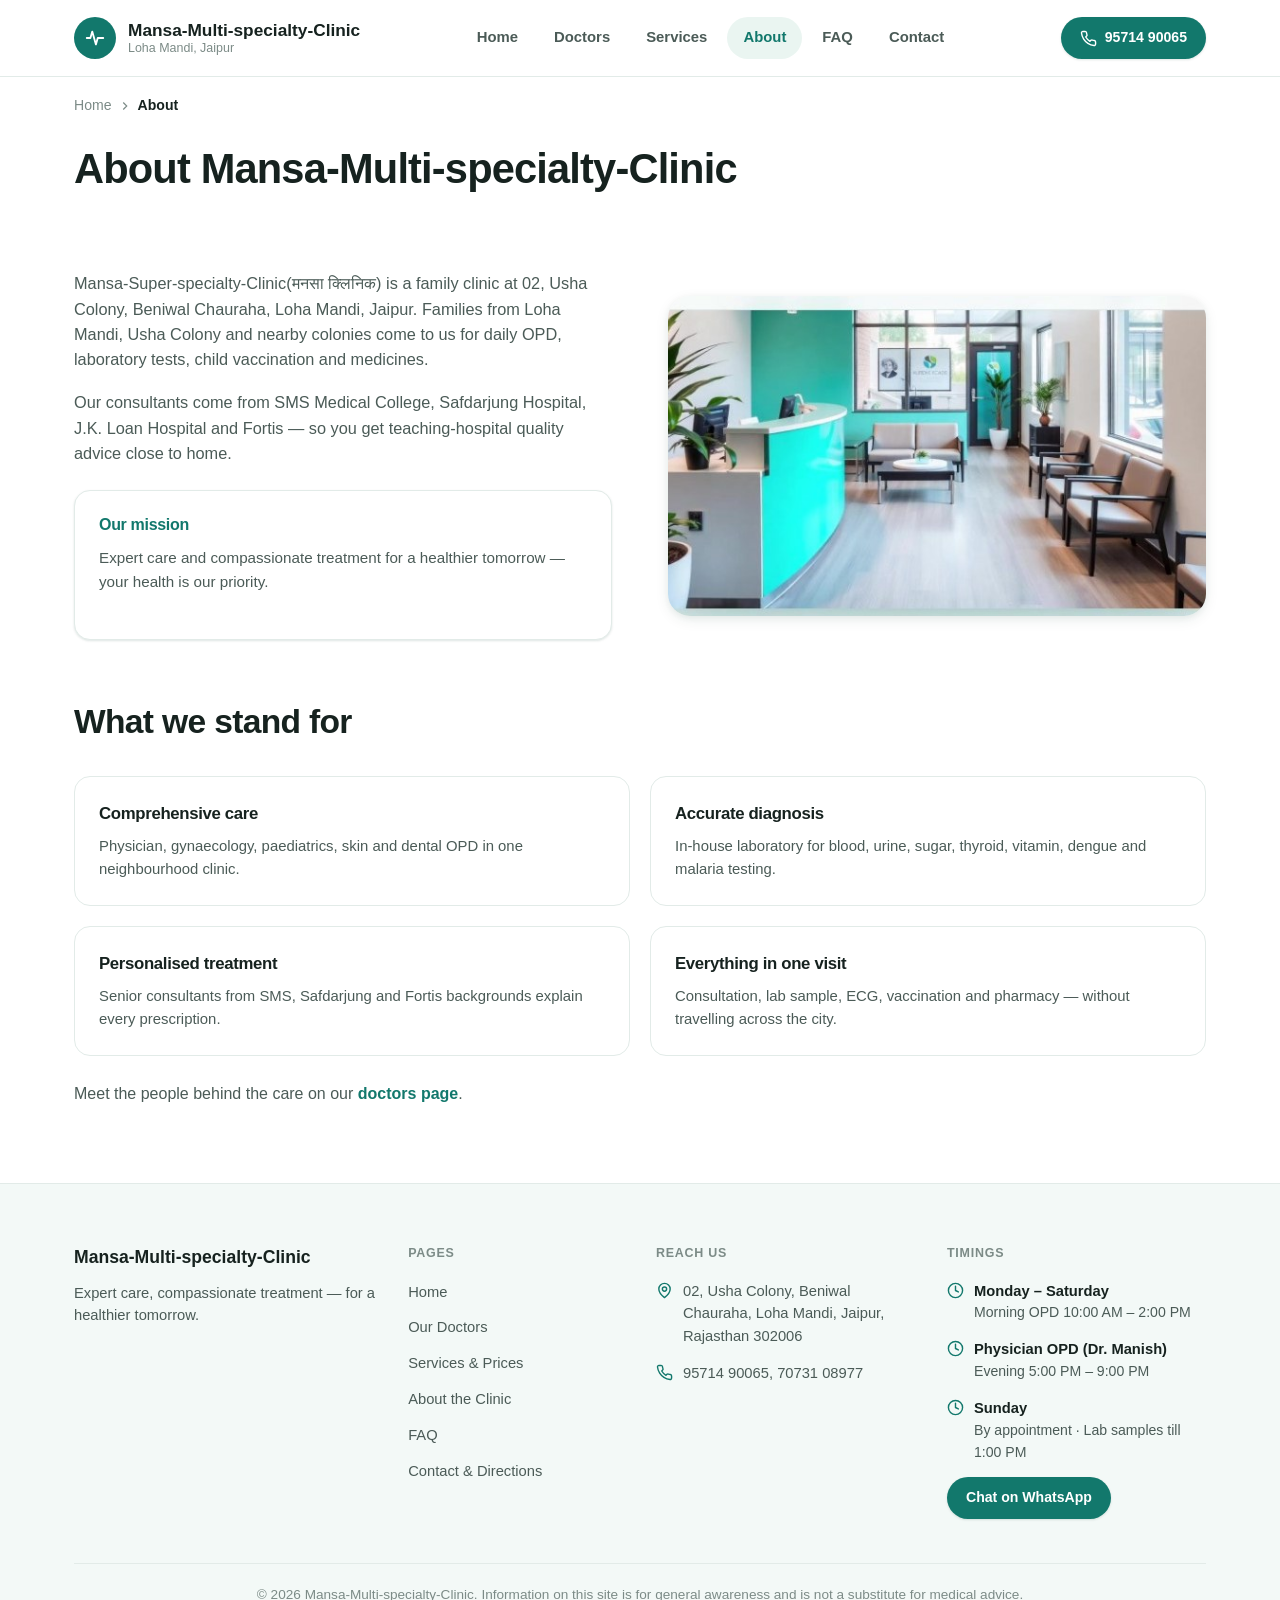
==== commit c1570d25: "Update about.html" ====
--- a/about.html
+++ b/about.html
@@ -18,7 +18,7 @@
         <svg viewBox="0 0 24 24" fill="none" stroke="currentColor" stroke-width="2" stroke-linecap="round" stroke-linejoin="round"><path d="M3 12h4l2-7 4 14 2-7h6"/></svg>
       </span>
       <span class="brand-text">
-        <span class="brand-name">Mansa Clinic</span>
+        <span class="brand-name">Mansa-Multi-specialty-Clinic</span>
         <span class="brand-sub">Loha Mandi, Jaipur</span>
       </span>
     </a>
@@ -51,7 +51,7 @@
   </div>
 
   <div class="page-head" style="padding-bottom:0;">
-    <h1>About Mansa Clinic</h1>
+    <h1>About Mansa-Multi-specialty-Clinic</h1>
   </div>
 </div>
 
@@ -68,7 +68,7 @@
       </div>
     </div>
     <div class="about-hero-media">
-      <img src="assets/reception.jpg" alt="Reception at Mansa Clinic, Loha Mandi, Jaipur" />
+      <img src="assets/reception.jpg" alt="Reception at Mansa-Multi-specialty-Clinic, Loha Mandi, Jaipur" />
     </div>
   </div>
 </section>
@@ -108,7 +108,7 @@
   <div class="container">
     <div class="footer-grid">
       <div class="footer-col">
-        <div class="footer-brand">Mansa Clinic</div>
+        <div class="footer-brand">Mansa-Multi-specialty-Clinic</div>
         <p>Expert care, compassionate treatment — for a healthier tomorrow.</p>
       </div>
       <div class="footer-col">
@@ -150,7 +150,7 @@
         <a href="https://wa.me/919571490065?text=Hi!%20I'd%20like%20to%20book%20an%20appointment%20at%20Mansa%20Clinic%2C%20Loha%20Mandi%2C%20Jaipur." class="btn btn-teal btn-sm" target="_blank" rel="noopener">Chat on WhatsApp</a>
       </div>
     </div>
-    <div class="footer-bottom">© 2026 Mansa Clinic. Information on this site is for general awareness and is not a substitute for medical advice.</div>
+    <div class="footer-bottom">© 2026 Mansa-Multi-specialty-Clinic. Information on this site is for general awareness and is not a substitute for medical advice.</div>
   </div>
 </footer>
 
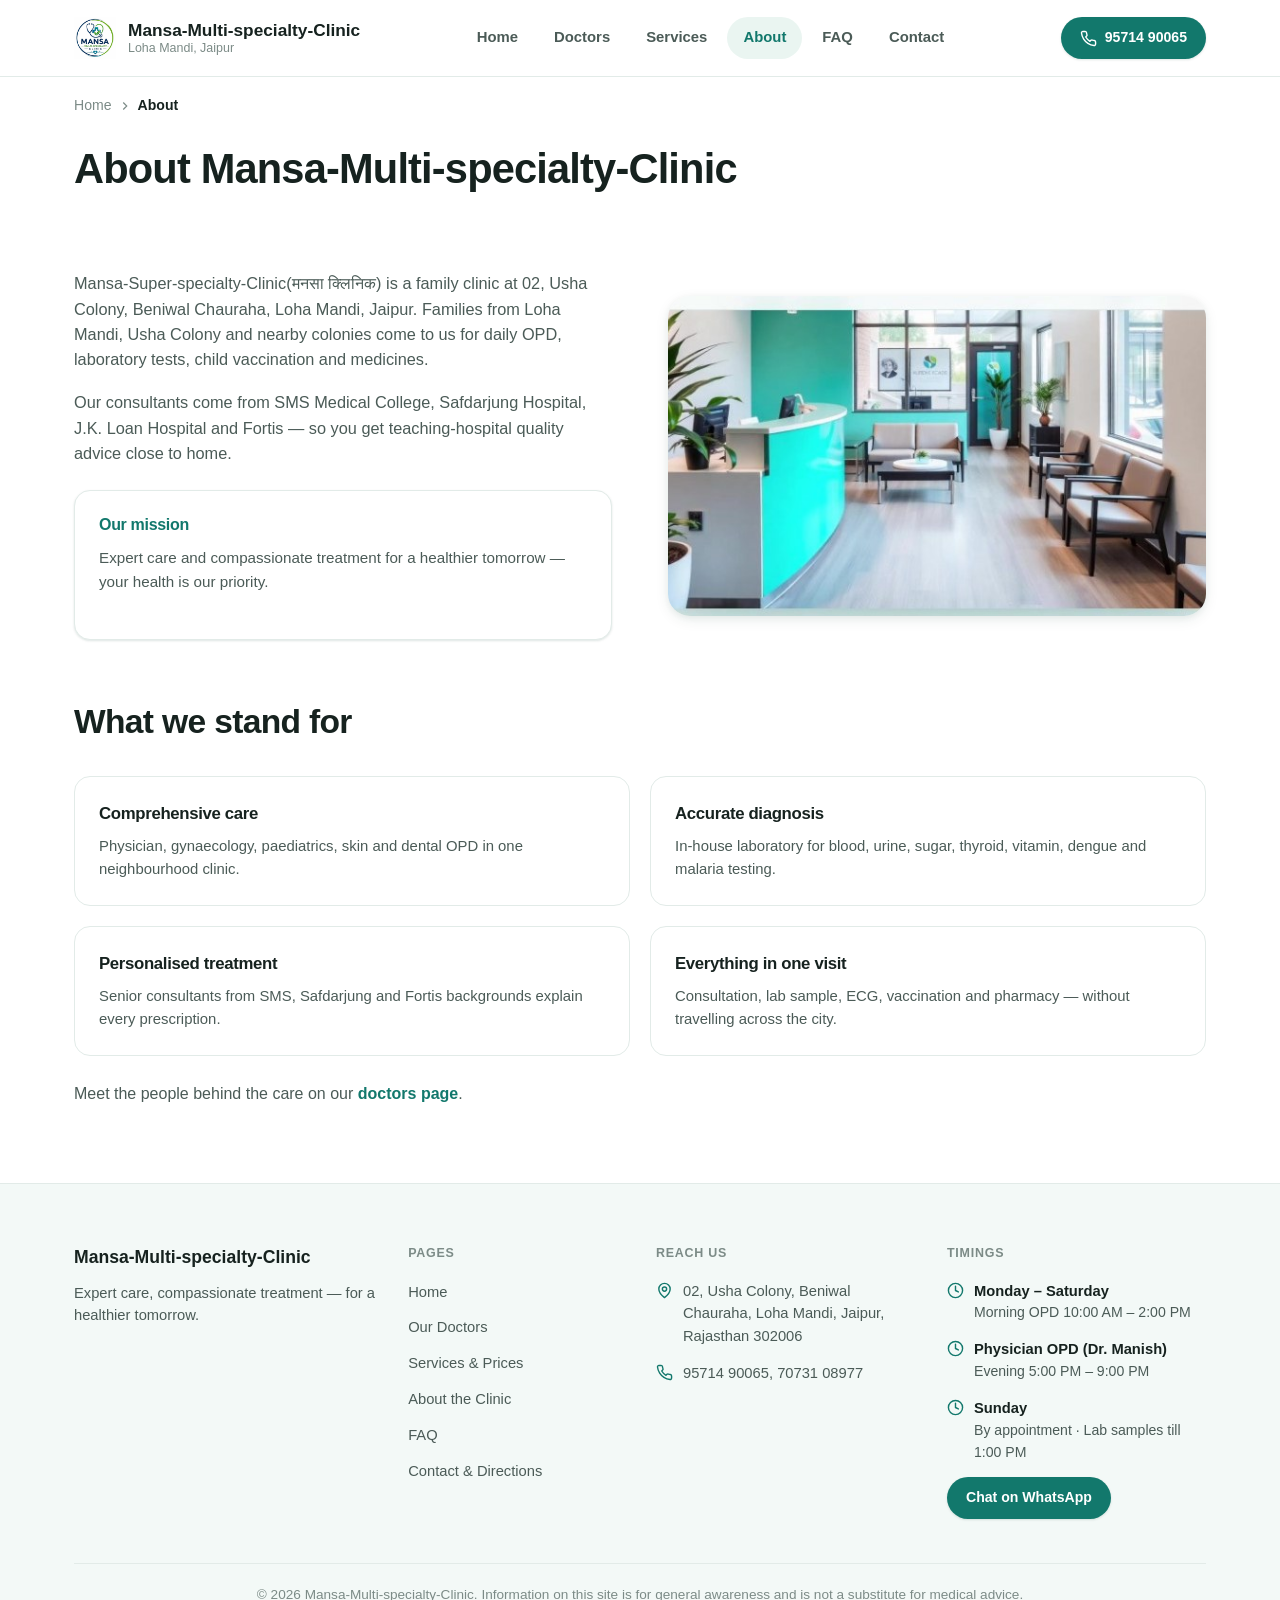
==== commit 9fa684d5: "Update about.html" ====
--- a/about.html
+++ b/about.html
@@ -14,9 +14,9 @@
 <header class="site-header">
   <div class="container">
     <a href="index.html" class="brand">
-      <span class="brand-mark">
-        <svg viewBox="0 0 24 24" fill="none" stroke="currentColor" stroke-width="2" stroke-linecap="round" stroke-linejoin="round"><path d="M3 12h4l2-7 4 14 2-7h6"/></svg>
-      </span>
+    <span class="brand-mark" style="background:none;">
+     <img src="assets/logo.png" alt="Mansa Clinic logo" style="width:100%; height:100%; object-fit:contain;">
+    </span>
       <span class="brand-text">
         <span class="brand-name">Mansa-Multi-specialty-Clinic</span>
         <span class="brand-sub">Loha Mandi, Jaipur</span>
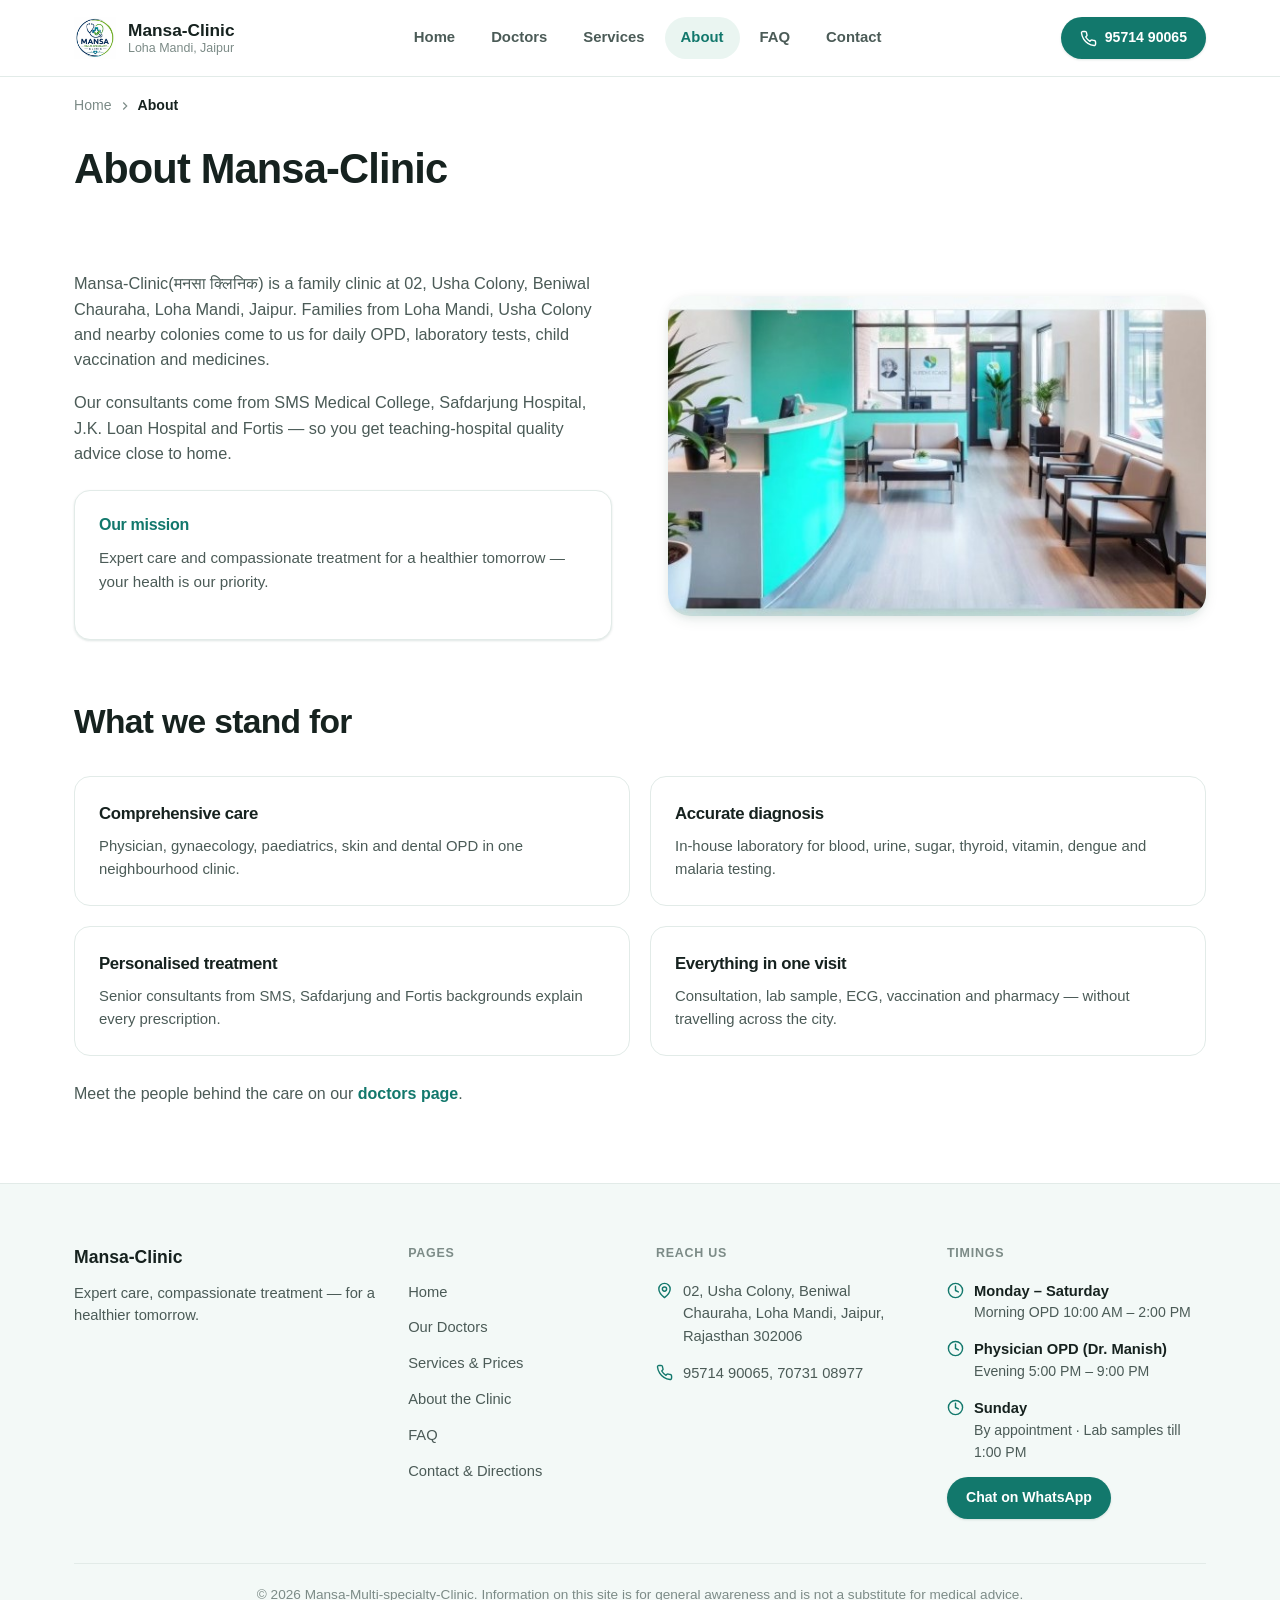
==== commit c56a8397: "Update about.html" ====
--- a/about.html
+++ b/about.html
@@ -3,7 +3,7 @@
 <head>
 <meta charset="UTF-8" />
 <meta name="viewport" content="width=device-width, initial-scale=1.0" />
-<title>About Mansa-Super-specialty-Clinic| Loha Mandi Jaipur</title>
+<title>About Mansa-Clinic| Loha Mandi Jaipur</title>
 <meta name="description" content="Mansa-Super-specialty-Clinicis a family clinic at Beniwal Chauraha, Loha Mandi, Jaipur, with consultants from SMS Medical College, Safdarjung Hospital and Fortis." />
 <link rel="icon" href="data:image/svg+xml,<svg xmlns=%22http://www.w3.org/2000/svg%22 viewBox=%220 0 24 24%22><circle cx=%2212%22 cy=%2212%22 r=%2212%22 fill=%22%2312786c%22/></svg>" />
 <link rel="stylesheet" href="assets/style.css" />
@@ -18,14 +18,14 @@
      <img src="assets/logo.png" alt="Mansa Clinic logo" style="width:100%; height:100%; object-fit:contain;">
     </span>
       <span class="brand-text">
-        <span class="brand-name">Mansa-Multi-specialty-Clinic</span>
+        <span class="brand-name">Mansa-Clinic</span>
         <span class="brand-sub">Loha Mandi, Jaipur</span>
       </span>
     </a>
 
     <nav class="main-nav" id="main-nav">
       <a href="index.html">Home</a>
-      <a href="doctors.html">Doctors</a>
+      <a href="index.html#doctors">Doctors</a>
       <a href="services.html">Services</a>
       <a href="about.html" class="active">About</a>
       <a href="faq.html">FAQ</a>
@@ -51,7 +51,7 @@
   </div>
 
   <div class="page-head" style="padding-bottom:0;">
-    <h1>About Mansa-Multi-specialty-Clinic</h1>
+    <h1>About Mansa-Clinic</h1>
   </div>
 </div>
 
@@ -59,7 +59,7 @@
 <section class="section-tight">
   <div class="container split">
     <div>
-      <p style="color:var(--ink-soft); font-size:1.02rem; margin-bottom:18px;">Mansa-Super-specialty-Clinic(मनसा क्लिनिक) is a family clinic at 02, Usha Colony, Beniwal Chauraha, Loha Mandi, Jaipur. Families from Loha Mandi, Usha Colony and nearby colonies come to us for daily OPD, laboratory tests, child vaccination and medicines.</p>
+      <p style="color:var(--ink-soft); font-size:1.02rem; margin-bottom:18px;">Mansa-Clinic(मनसा क्लिनिक) is a family clinic at 02, Usha Colony, Beniwal Chauraha, Loha Mandi, Jaipur. Families from Loha Mandi, Usha Colony and nearby colonies come to us for daily OPD, laboratory tests, child vaccination and medicines.</p>
       <p style="color:var(--ink-soft); font-size:1.02rem;">Our consultants come from SMS Medical College, Safdarjung Hospital, J.K. Loan Hospital and Fortis — so you get teaching-hospital quality advice close to home.</p>
 
       <div class="mission-box">
@@ -108,14 +108,14 @@
   <div class="container">
     <div class="footer-grid">
       <div class="footer-col">
-        <div class="footer-brand">Mansa-Multi-specialty-Clinic</div>
+        <div class="footer-brand">Mansa-Clinic</div>
         <p>Expert care, compassionate treatment — for a healthier tomorrow.</p>
       </div>
       <div class="footer-col">
         <h4>Pages</h4>
         <ul>
           <li><a href="index.html">Home</a></li>
-          <li><a href="doctors.html">Our Doctors</a></li>
+          <li><a href="index.html#doctors">Our Doctors</a></li>
           <li><a href="services.html">Services &amp; Prices</a></li>
           <li><a href="about.html">About the Clinic</a></li>
           <li><a href="faq.html">FAQ</a></li>
--- a/assets/style.css
+++ b/assets/style.css
@@ -714,7 +714,7 @@
 }
 
 .doctor-photo {
-  height: 300px;
+  height: 420px;
   background: var(--sage-100);
   display: flex;
   align-items: center;
@@ -725,7 +725,7 @@
 .doctor-photo img {
   width: 100%;
   height: 100%;
-  object-fit: cover;
+  object-fit: contain;
 }
 
 .doctor-initials {
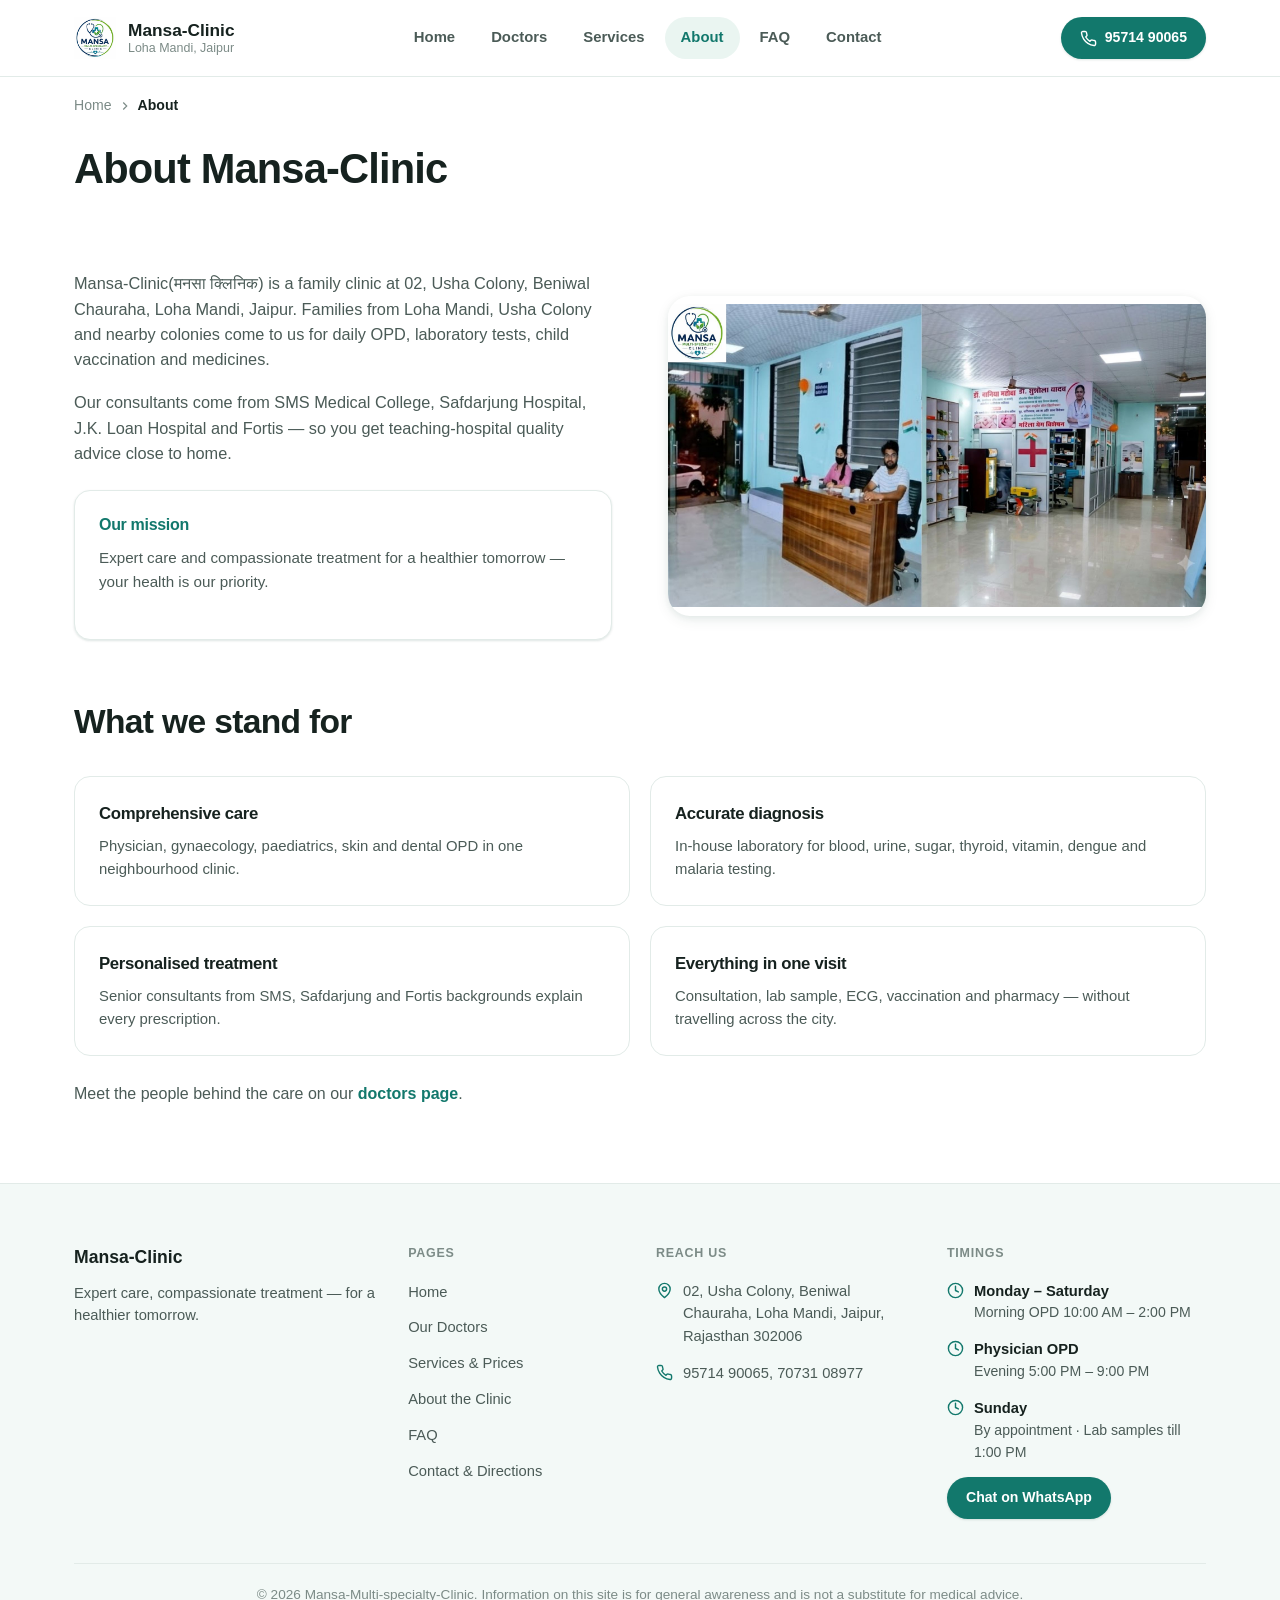
==== commit 6236cf7d: "Update about.html" ====
--- a/about.html
+++ b/about.html
@@ -141,7 +141,7 @@
         </div>
         <div class="footer-timing">
           <svg viewBox="0 0 24 24" fill="none" stroke="currentColor" stroke-width="2" stroke-linecap="round" stroke-linejoin="round"><circle cx="12" cy="12" r="10"/><polyline points="12 6 12 12 16 14"/></svg>
-          <span><strong>Physician OPD (Dr. Manish)</strong><span>Evening 5:00 PM – 9:00 PM</span></span>
+          <span><strong>Physician OPD</strong><span>Evening 5:00 PM – 9:00 PM</span></span>
         </div>
         <div class="footer-timing">
           <svg viewBox="0 0 24 24" fill="none" stroke="currentColor" stroke-width="2" stroke-linecap="round" stroke-linejoin="round"><circle cx="12" cy="12" r="10"/><polyline points="12 6 12 12 16 14"/></svg>
--- a/assets/style.css
+++ b/assets/style.css
@@ -1,8 +1,3 @@
-/* ==========================================================================
-   Mansa Clinic — shared stylesheet
-   Replicates the existing Lovable-built site: teal/sage palette, warm
-   orange CTA accent, pill buttons, soft cards, clean sans-serif type.
-   ========================================================================== */
 
 :root {
   --teal-900: #0d3d38;
@@ -349,30 +344,23 @@
 .hero-bg {
   position: absolute;
   inset: 0;
-  background:
-    radial-gradient(circle at 82% 20%, rgba(255, 255, 255, 0.10) 0%, transparent 45%),
-    radial-gradient(circle at 92% 75%, rgba(255, 255, 255, 0.08) 0%, transparent 40%),
-    linear-gradient(115deg, var(--teal-900) 0%, var(--teal-700) 55%, var(--teal-500) 130%);
   z-index: 0;
   overflow: hidden;
 }
 
-.hero-bg::before {
-  content: "";
-  position: absolute;
-  inset: 0;
-  opacity: 0.5;
-  background-image: url('data:image/svg+xml;utf8,<svg xmlns="http://www.w3.org/2000/svg" width="600" height="600" viewBox="0 0 600 600"><g fill="none" stroke="white" stroke-width="1.2" opacity="0.35"><circle cx="500" cy="120" r="170"/><circle cx="540" cy="120" r="120"/><path d="M0 420 L120 420 L150 350 L190 480 L230 300 L270 420 L600 420" stroke-width="2"/></g></svg>');
-  background-repeat: no-repeat;
-  background-position: right top, left 60% bottom;
-  background-size: 640px 640px;
+.hero-bg-img {
+  width: 100%;
+  height: 100%;
+  object-fit: contain;
+  background-repeat: repeat;
+  display: block;
 }
 
 .hero-bg::after {
   content: "";
   position: absolute;
   inset: 0;
-  background: linear-gradient(90deg, rgba(9, 38, 34, 0.55) 0%, rgba(9, 38, 34, 0.15) 60%, transparent 100%);
+  background: linear-gradient(115deg, rgba(6, 34, 30, 0.6) 0%, rgba(6, 34, 30, 0.45) 50%, rgba(6, 34, 30, 0.35) 100%);
 }
 
 .hero-content {
@@ -399,7 +387,7 @@
 
 .hero h1 {
   color: var(--white);
-  font-size: clamp(2.1rem, 4.6vw, 3.1rem);
+  font-size: clamp(1.5rem, 6vw, 3.1rem);
   line-height: 1.12;
   margin-bottom: 20px;
 }
@@ -539,7 +527,7 @@
   box-shadow: var(--shadow-md);
   width: 100%;
   height: 380px;
-  object-fit: cover;
+  object-fit: contain;
 }
 
 .split h2 {
@@ -829,7 +817,7 @@
 .about-hero-media img {
   width: 100%;
   height: 320px;
-  object-fit: cover;
+  object-fit: contain;
   border-radius: var(--radius-lg);
   box-shadow: var(--shadow-md);
 }
@@ -1230,4 +1218,17 @@
   .doctor-photo {
     height: 260px;
   }
-}
+   @media (max-width: 480px) {
+  .hero-content { padding: 60px 0 50px; }
+  .hero p.lead { font-size: 0.95rem; }
+  .hero-badge { font-size: 0.7rem; padding: 6px 12px; }
+  .hero-facts { gap: 16px; }
+  .hero-fact { font-size: 0.85rem; }
+  }
+   @media (max-width: 480px) {
+     .hero-bg {
+       background-image:
+         linear-gradient(115deg, rgba(6, 34, 30, 0.94) 0%, rgba(6, 34, 30, 0.85) 60%, rgba(6, 34, 30, 0.75) 100%),
+         url('assets/hero-bg.jpg');
+  }
+  }
